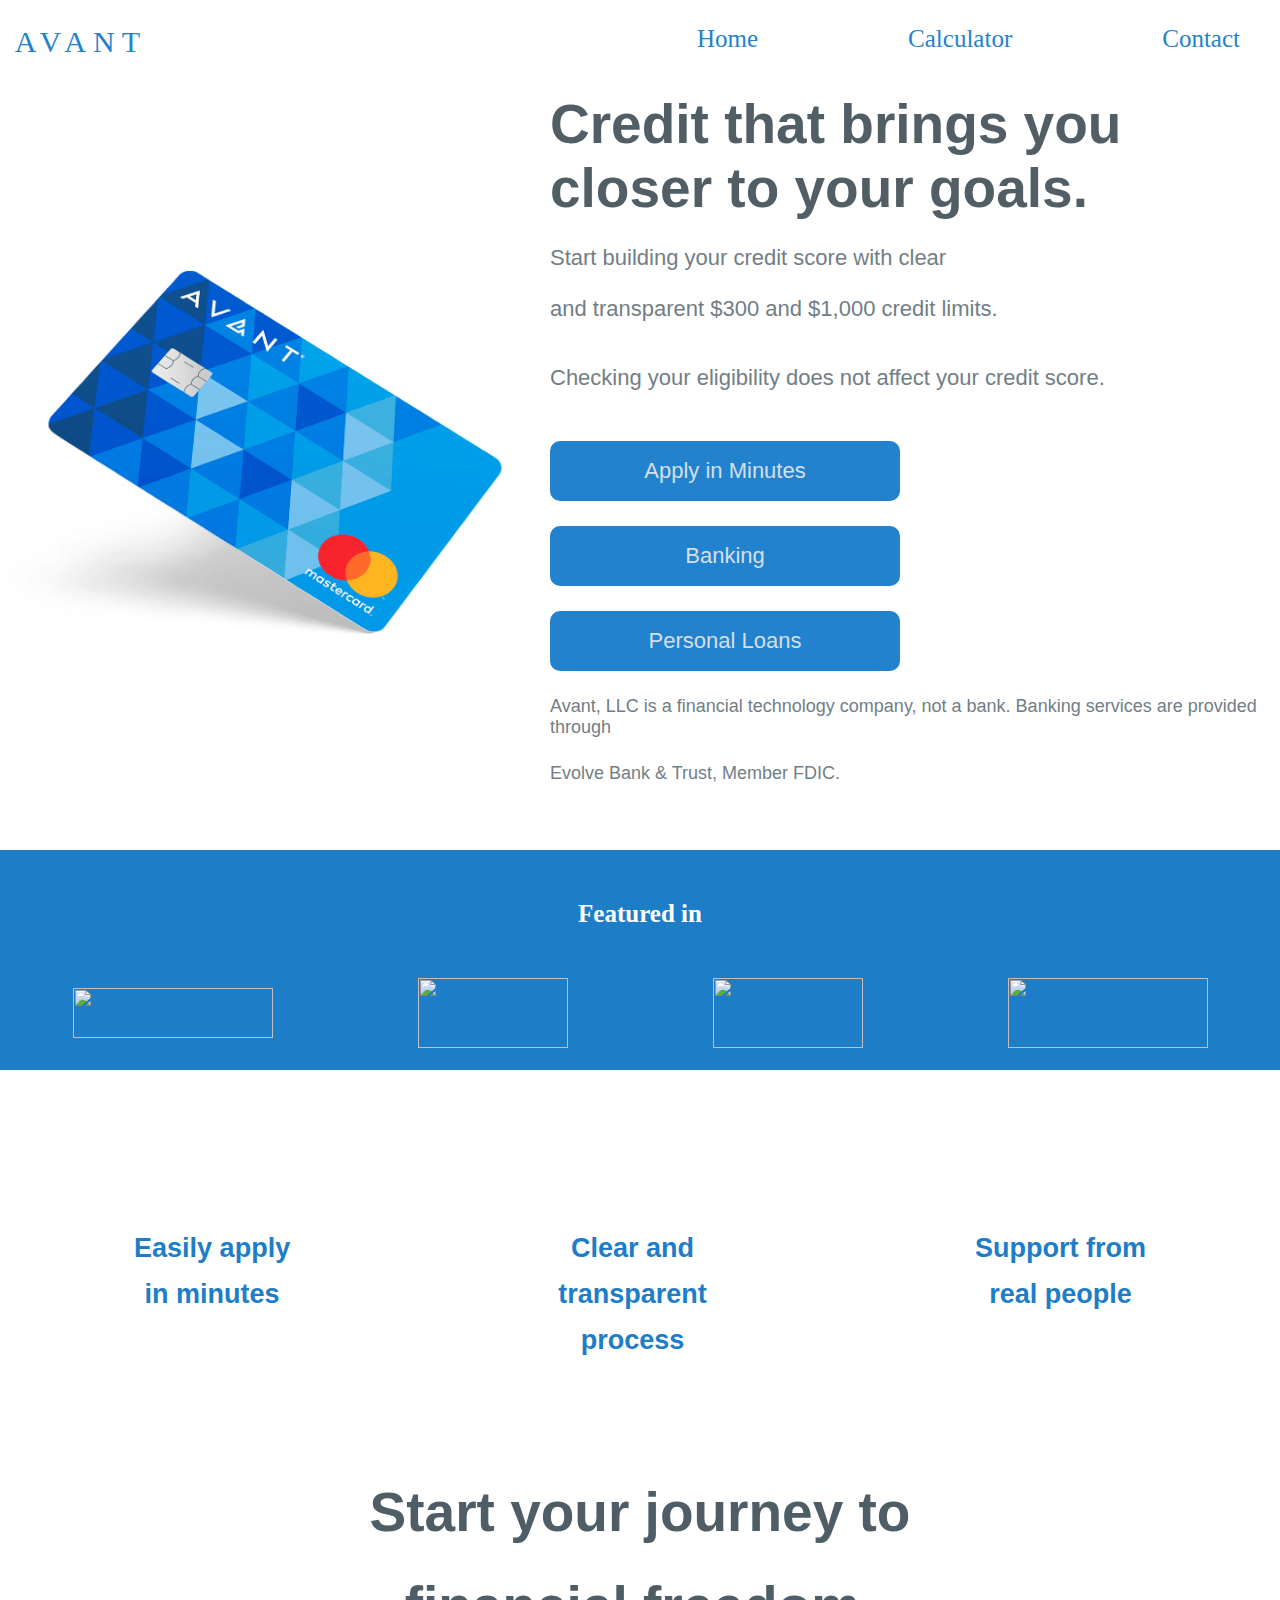
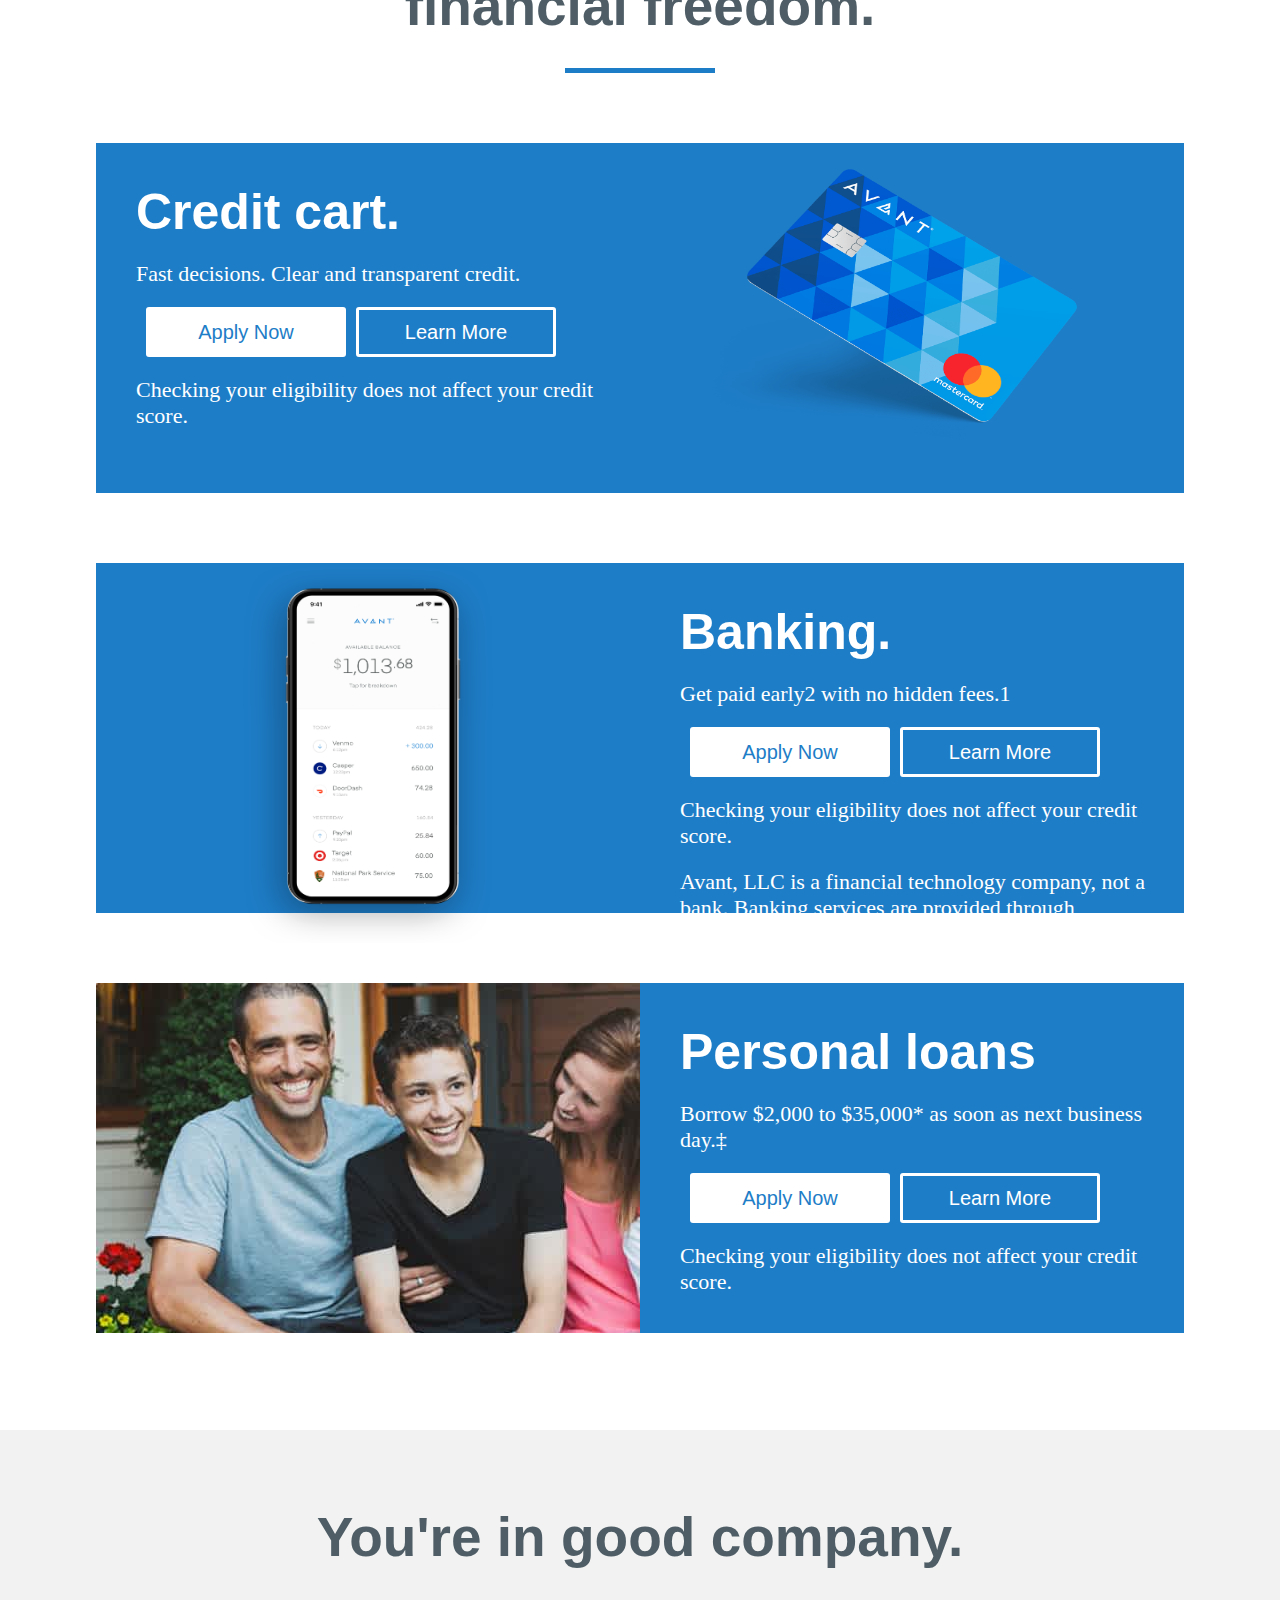
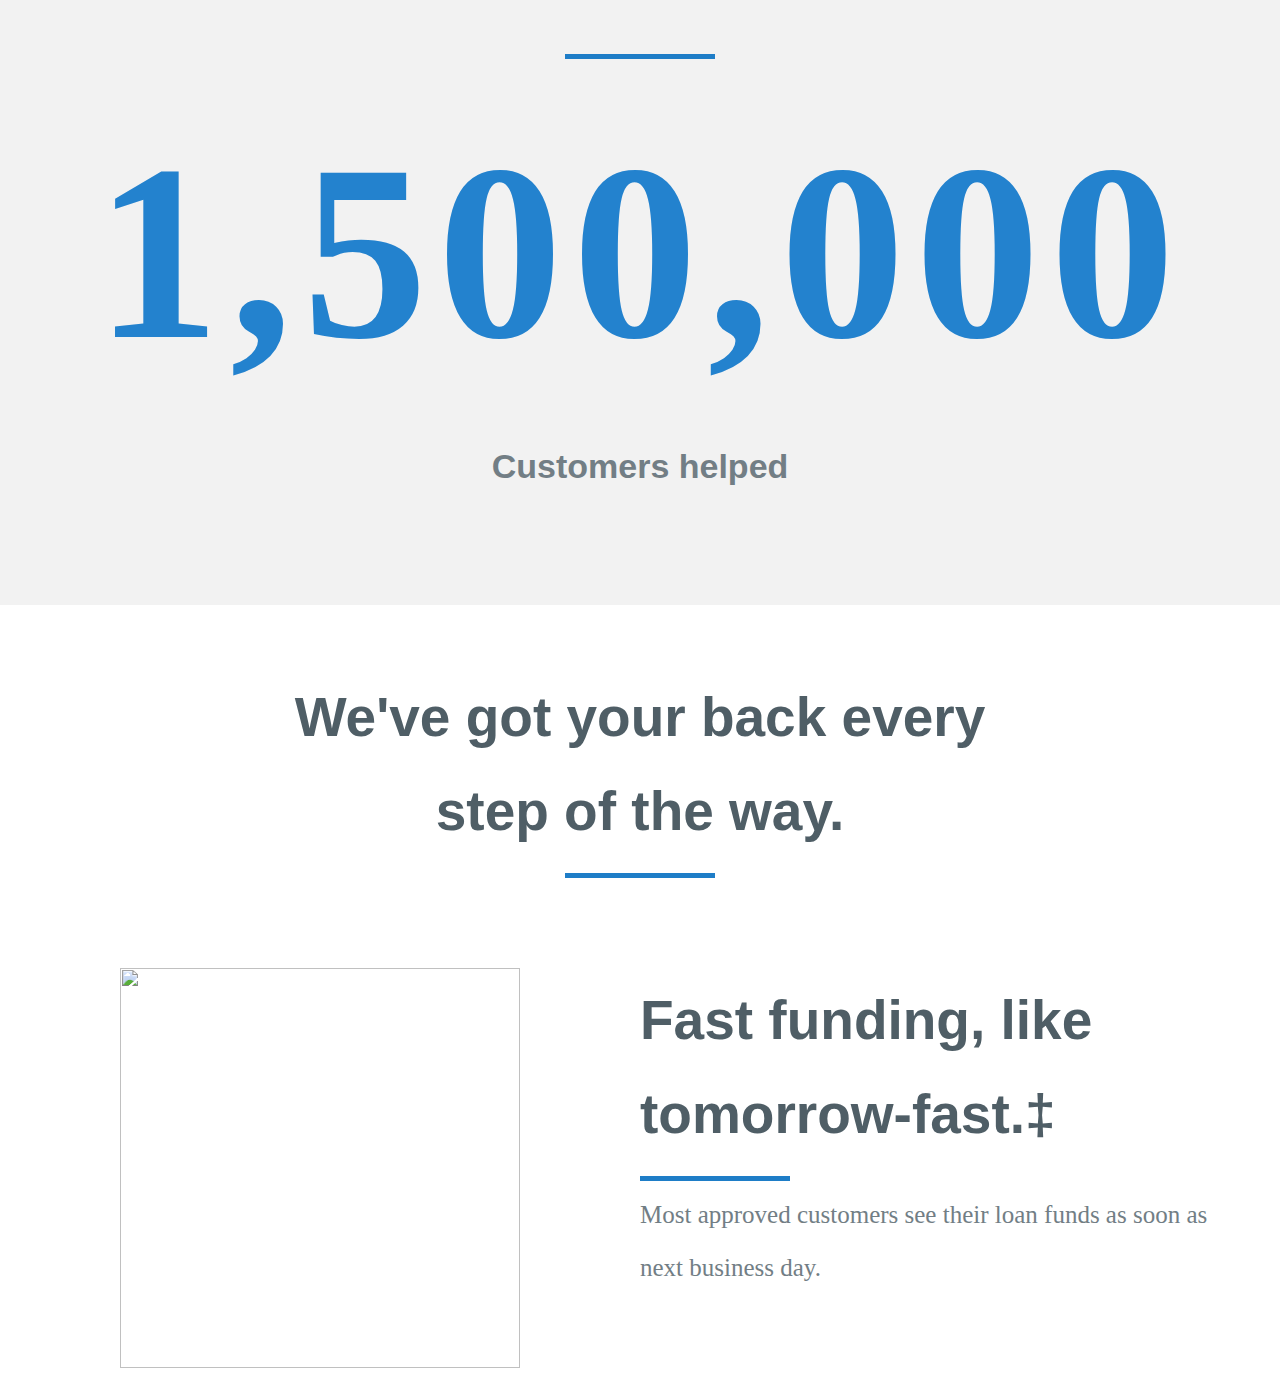
==== index.html @ fed37bbf "feat section 5 dizayned html and style css" ====
<!DOCTYPE html>
<html lang="en">
  <head>
    <meta charset="UTF-8" />
    <meta http-equiv="X-UA-Compatible" content="IE=edge" />
    <meta name="viewport" content="width=device-width, initial-scale=1.0" />
    <link rel="stylesheet" href="./css/home.css" />
    <title>Avant</title>
  </head>
  <body>
    <section class="section-1">
      <nav class="nav-menu">
        <a href="./index.html" class="logo-avant">AVANT</a>
        <ul>
          <li><a href="">Home</a></li>
          <li><a href="">Calculator</a></li>
          <li><a href="">Contact</a></li>
        </ul>
      </nav>
      <div class="section1-div">
        <div class="cart-image">
          <img
            src="./images/cart1.png"
            alt=""
            width="550px"
            height="430px"
            id="cart_image"
          />
        </div>
        <div class="section1-div2">
          <h1>
            Credit that brings you <br />
            closer to your goals.
          </h1>
          <p>Start building your credit score with clear</p>
          <p>and transparent $300 and $1,000 credit limits.</p>
          <br />
          <p>Checking your eligibility does not affect your credit score.</p>
          <button class="div1-btn1" id="apply_minutes">
            <a href="">Apply in Minutes</a>
          </button>
          <button class="div1-btn1" id="banking"><a href="">Banking</a></button>
          <button class="div1-btn1"><a href="">Personal Loans</a></button>
          <span>
            <p class="p1 p2">
              Avant, LLC is a financial technology company, not a bank. Banking
              services are provided through
            </p>
            <p class="p1">Evolve Bank & Trust, Member FDIC.</p>
          </span>
        </div>
      </div>
    </section>
    <section class="section-2">
      <div class="section2-div">
        <h3 class="section2-h3">Featured in</h3>
        <div class="section2-div1">
          <span>
            <img
              src="https://images.ctfassets.net/vrxttq978is8/3Z7wfXCe4CAUVVi5lr2beL/b47f4638c56146277bd031f3eb70413d/wall-street.svg"
              alt=""
              srcset=""
              width="200px"
              height="50px"
            />
          </span>
          <span>
            <img
              src="https://images.ctfassets.net/vrxttq978is8/4nfjqeYUpkBKIy5bnbSviI/c5ae9a568c6adbb40f31fe03860fe69d/cnbc.svg"
              alt=""
              srcset=""
              width="150px"
              height="70px"
            />
          </span>
          <span
            ><img
              src="https://images.ctfassets.net/vrxttq978is8/6QbfBd6HoHB2S4JY5Z3aZX/7c3e00331c301c3719cf1c70cb30efdd/forbes.svg"
              alt=""
              srcset=""
              width="150px"
              height="70px"
          /></span>
          <span>
            <img
              src="https://images.ctfassets.net/vrxttq978is8/5AyLsirdZN4s37Am0cnYW5/7ccdb5684c99316a19e1153989bad964/bloomberg.svg"
              alt=""
              srcset=""
              width="200px"
              height="70px"
            />
          </span>
        </div>
        <div class="section2-div2">
          <div>
            <span>
              <img
                src="https://images.ctfassets.net/vrxttq978is8/6RpHbW2Q6rQvO8K6JuYArR/434501b8d946355f8d8494e84e034883/lightening-bolt-icon.svg"
                alt=""
                srcset=""
            /></span>
            <p>Easily apply</p>
            <p>in minutes</p>
          </div>
          <div>
            <span>
              <img
                src="https://images.ctfassets.net/vrxttq978is8/3hINYgRQWnlUqNTTqiztBt/81ad68c93bba1996aa5b130efbbd5c16/eye-icon.svg"
                alt=""
                srcset=""
              />
            </span>
            <p>Clear and</p>
            <p>transparent</p>
            <p>process</p>
          </div>
          <div>
            <span>
              <img
                src="https://images.ctfassets.net/vrxttq978is8/31aex4NZYcBd7lDsShtS2H/9838b21b2e57bdd948dc85df7e2e26e5/A_MGFjZjlkZDY2YjhlM2JmOXji70FGeo5WmX2FlJ0D4PxyGhDZlv1ZOjWp4Dm2R21yhdGH33Wco6LVinIuPq7JM2MZFnmU7oMVELqyGzQdOnZs20F1w2-RkIniCc.svg"
                alt=""
                srcset=""
              />
            </span>
            <p>Support from</p>
            <p>real people</p>
          </div>
        </div>
      </div>
    </section>
    <section class="section-3">
      <p class="section3-p">Start your journey to</p>
      <p class="section3-p">financial freedom.</p>
      <div class="line1"></div>
      <div class="section3-div1">
        <div class="div1-left">
          <h3>Credit cart.</h3>
          <p>Fast decisions. Clear and transparent credit.</p>
          <button class="btn1">Apply Now</button
          ><button class="btn2">Learn More</button>
          <p>Checking your eligibility does not affect your credit score.</p>
        </div>
        <div class="div1-right">
          <img
            src="./images/cart1.png"
            alt=""
            srcset=""
            width="400px"
            height="300px"
          />
        </div>
      </div>
      <div class="section3-div1">
        <div class="div1-right">
          <img
            src="./images/phone.png"
            alt=""
            srcset=""
            width="250px"
            height="380px"
          />
        </div>
        <div class="div1-left">
          <h3>Banking.</h3>
          <p>Get paid early2 with no hidden fees.1</p>
          <button class="btn1">Apply Now</button
          ><button class="btn2">Learn More</button>
          <p>Checking your eligibility does not affect your credit score.</p>
          <p>
            Avant, LLC is a financial technology company, not a bank. Banking
            services are provided through
          </p>
        </div>
      </div>
      <div class="section3-div1 section3-div3">
        <div class="div1-right div3-right"></div>
        <div class="div1-left">
          <h3>Personal loans</h3>
          <p>Borrow $2,000 to $35,000* as soon as next business day.‡</p>
          <button class="btn1">Apply Now</button
          ><button class="btn2">Learn More</button>
          <p>Checking your eligibility does not affect your credit score.</p>
        </div>
      </div>
    </section>
    <section class="section-4">
      <h3 class="section3-p">You're in good company.</h3>
      <div class="line1"></div>
      <h1>1,500,000</h1>
      <p class="section4-p1">Customers helped</p>
    </section>
    <section class="section-5">
      <h3 class="section3-p">We've got your back every</h3>
      <h3 class="section3-p">step of the way.</h3>
      <div class="line1"></div>
      <div class="section-5-div1">
        <div class="section5-div-left">
          <img
            src="https://images.ctfassets.net/vrxttq978is8/1N48Qkkq93Hr1X23JkBOhd/17f280cd289bdfc79cbc97d6517b5351/clock-icon.svg"
            alt=""
            srcset=""
            width="400"
            height="400"
          />
        </div>
        <div class="section5-div-right">
          <h3 class="section3-p">Fast funding, like</h3>
          <h3 class="section3-p">tomorrow-fast.‡</h3>
          <div class="line1"></div>
          <p>Most approved customers see their loan funds as soon as</p>
          <p>next business day.</p>
        </div>
      </div>
    </section>
    <script src="./js/home.js" defer></script>
  </body>
</html>
---- css/home.css ----
* {
  padding: 0;
  margin: 0;
  box-sizing: 0;
}
/* fonts */

@import url("https://fonts.googleapis.com/css2?family=Open+Sans+Condensed:ital,wght@1,300&display=swap");
/* navigation menu */

.nav-menu {
  width: 100%;
  height: 50px;
  display: flex;
  justify-content: flex-end;
  padding-bottom: 25px;
  background-color: #fff;
  margin-top: -50px;
  position: fixed;
  z-index: 10;
}
.nav-menu ul {
  display: flex;
  justify-content: flex-end;
  margin-right: 40px;
}

.nav-menu ul li {
  padding-left: 150px;
  list-style: none;
  padding-top: 25px;
}

.nav-menu ul li a {
  text-decoration: none;
  font-size: 25px;
  color: #2382ce;
}

.logo-avant {
  text-decoration: none;
  font-size: 30px;
  letter-spacing: 7px;
  padding-right: 400px;
  color: #2382ce;
  padding-top: 25px;
}

/* end of navigation menu */

/* section div */

.section1-div {
  width: 100%;
  height: 800px;
  display: flex;
  align-items: center;
  justify-content: center;
  margin-top: 50px;
  font-family: sans-serif;
}

.section1-div2 h1 {
  font-size: 55px;
  padding-bottom: 25px;
  color: #525e65;
}

.section1-div2 p {
  font-size: 22px;
  padding-bottom: 25px;
  color: #727e85;
}

.section1-div2 button {
  display: flex;
  flex-direction: column;
  justify-content: center;
  width: 350px;
  height: 60px;
  align-items: center;
  margin-top: 25px;
  border-radius: 10px;
  cursor: pointer;
  border: 4px solid #2382ce;
}

span .p1 {
  font-size: 18px;
  font-family: sans-serif;
}
.p2 {
  padding-top: 25px;
}

.div1-btn1 {
  background-color: #2382ce;
  font-size: 22px;
  transition: 0.5s;
}

.div1-btn1 a {
  text-decoration: none;
  color: #d5dfe6;
  width: 100%;
  transition: 0.25s;
}
.div1-btn1:hover {
  background-color: #fff;
  font-size: 27px;
}

.div1-btn1 a:hover {
  color: #2382ce;
}
/* end of section1 div */

/* start section  2 */
.section2-div {
  width: 100%;
  height: 220px;
  background-color: #1e7dc7;
  color: #fff;
}

.section-2 {
  width: 100%;
  height: 630px;
}

.section2-div1 {
  display: flex;
  justify-content: space-around;
  padding-top: 50px;
  align-items: center;
}

.section2-h3 {
  text-align: center;
  padding-top: 50px;
  font-size: 25px;
}
.section2-div2 {
  width: 100%;
  height: 400px;
  padding-top: 100px;
  color: #1e7dc7;
  display: flex;
  justify-content: space-around;
  font-size: 27px;
}
.section2-div2 div {
  padding-top: 35px;
  text-align: center;
}

.section2-div2 div p {
  padding-top: 15px;
  font-family: sans-serif;
  font-weight: bolder;
}
/* end of section 2 */

/* start section 3 */

.section-3 {
  width: 100%;
  height: 1550px;
  text-align: center;
}

.section3-p {
  font-size: 55px;
  font-family: sans-serif;
  font-weight: bolder;
  color: #4f5e66;
  padding-bottom: 30px;
}

.line1 {
  width: 150px;
  height: 5px;
  background-color: #1e7dc7;
  margin: auto;
}

.section3-div1 {
  width: 85%;
  height: 350px;
  box-sizing: content-box;
  background-color: #1e7dc7;
  margin: auto;
  margin-top: 70px;
  display: flex;
  position: relative;
}
.section3-div1 div {
  width: 50%;
  height: 100%;
}

.div1-left {
  color: #fff;
  text-align: start;
  box-sizing: border-box;
  padding-left: 40px;
  padding-top: 40px;
}

.div1-left h3 {
  font-size: 50px;
  font-family: sans-serif;
}

.div1-left p {
  font-size: 22px;
  padding-top: 20px;
}
.div1-left button {
  width: 200px;
  height: 50px;
  margin-top: 20px;
  margin-left: 10px;
  font-size: 20px;
  border-radius: 3px;
  cursor: pointer;
  transition: 0.7s;
}

.btn1 {
  background-color: #fff;
  color: #1e7dc7;
  border: none;
}

.btn2 {
  background-color: #1e7dc7;
  color: #fff;
  border: 3px solid #fff;
}

.btn1:hover {
  background-color: #1e7dc7;
  color: #fff;
  border: 3px solid #fff;
}

.btn2:hover {
  background-color: #fff;
  color: #1e7dc7;
  border: none;
}

.div3-right {
  background-image: url("../images/family.jpg");
}

/* end of section 3 */

/*  start section 4 */
.section-4 {
  width: 100%;
  height: 700px;
  text-align: center;
  background-color: #f2f2f2;
  padding-top: 75px;
}

.section-4 h1 {
  font-size: 250px;
  letter-spacing: 10px;
  color: #2382ce;
}

.section4-p1 {
  font-size: 34px;
  font-family: sans-serif;
  font-weight: bolder;
  color: #727e85;
  padding-top: 50px;
}

.section-4 div {
  margin-bottom: 50px;
  margin-top: 55px;
}
/*  end of section 4 */

/*  start section 5 */
.section-5 {
  width: 100%;
  height: 700px;
  text-align: center;
  padding-top: 80px;
}
.section-5-div1 {
  width: 100%;
  height: 400px;
  display: flex;
  justify-content: space-between;
  padding-top: 90px;
}

.section5-div-left {
  width: 50%;
  height: 300px;
}

.section5-div-right {
  position: relative;
  width: 50%;
  height: 300px;
  text-align: left;
  padding-top: 20px;
}
.section5-div-right div {
  position: absolute;
  left: 0;
}

.section5-div-right p {
  color: #727e85;
  font-size: 25px;
  padding-top: 25px;
}
/* end of section 5 */
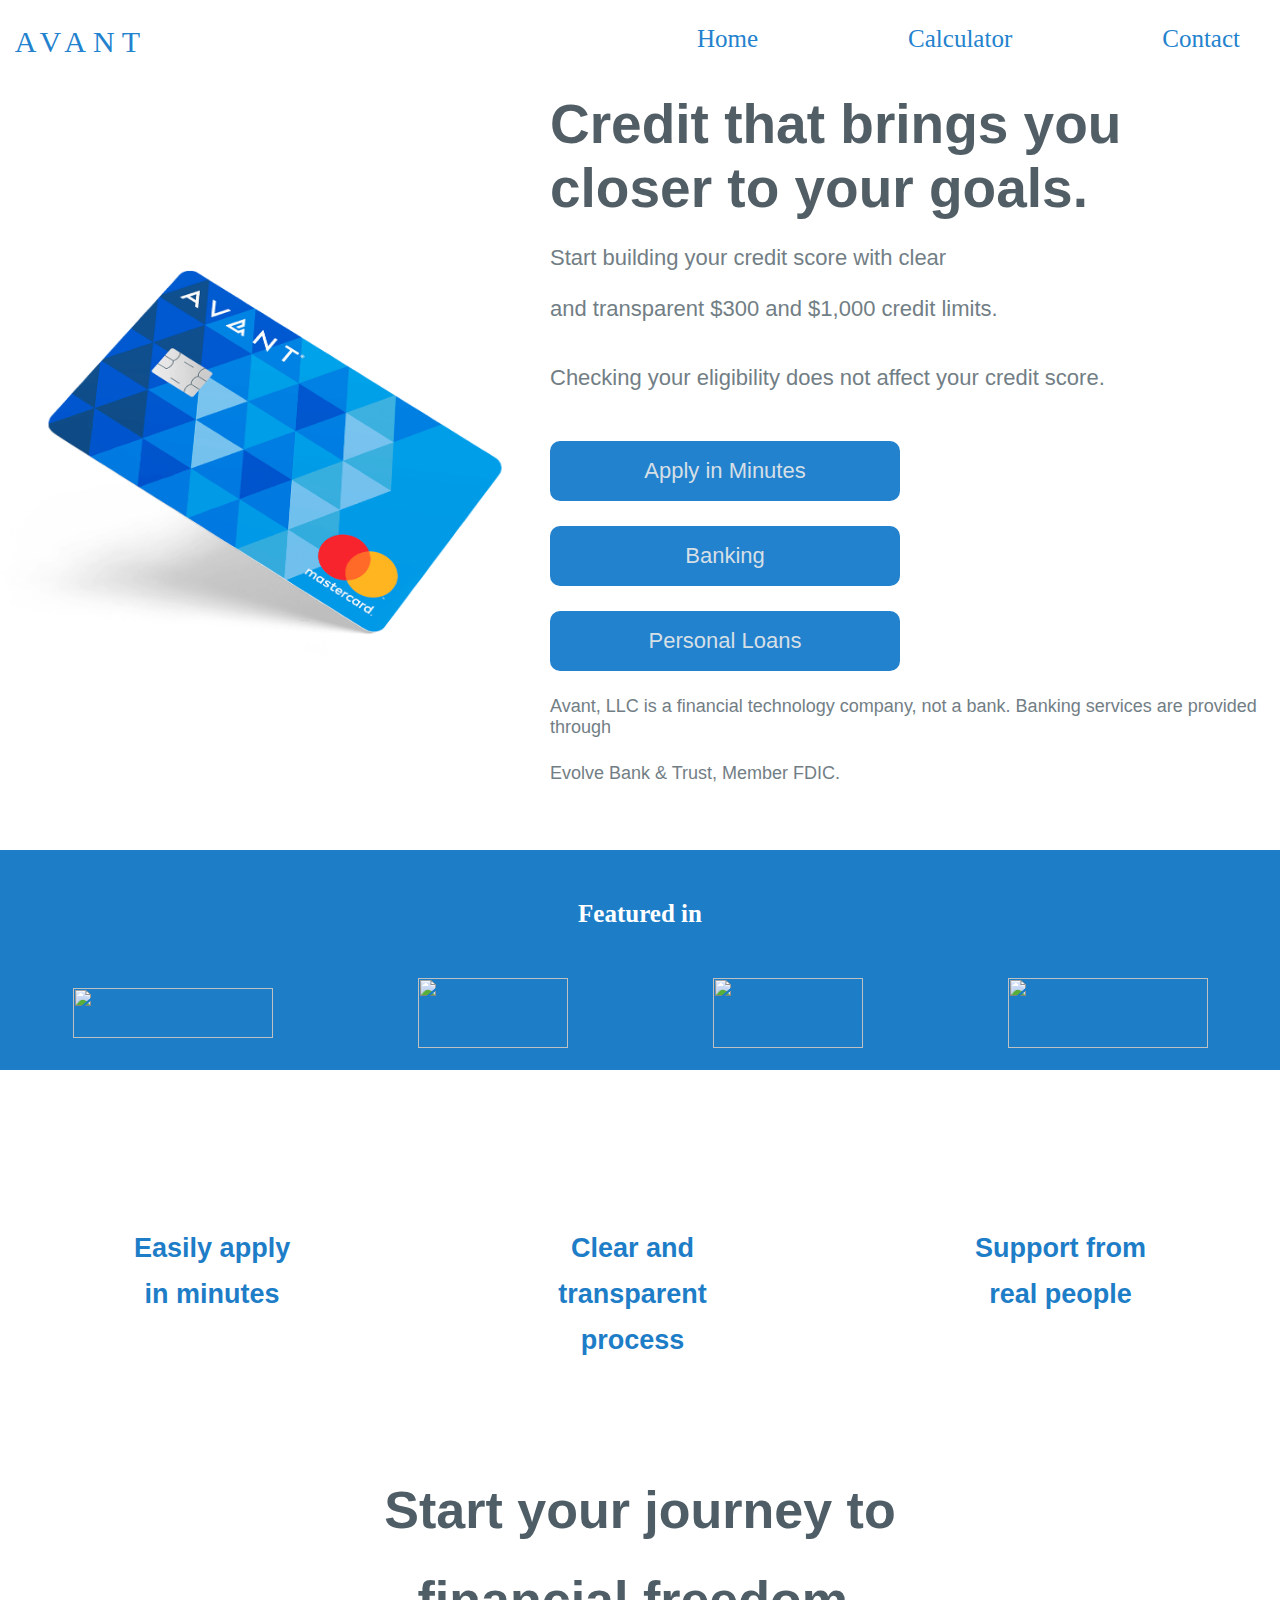
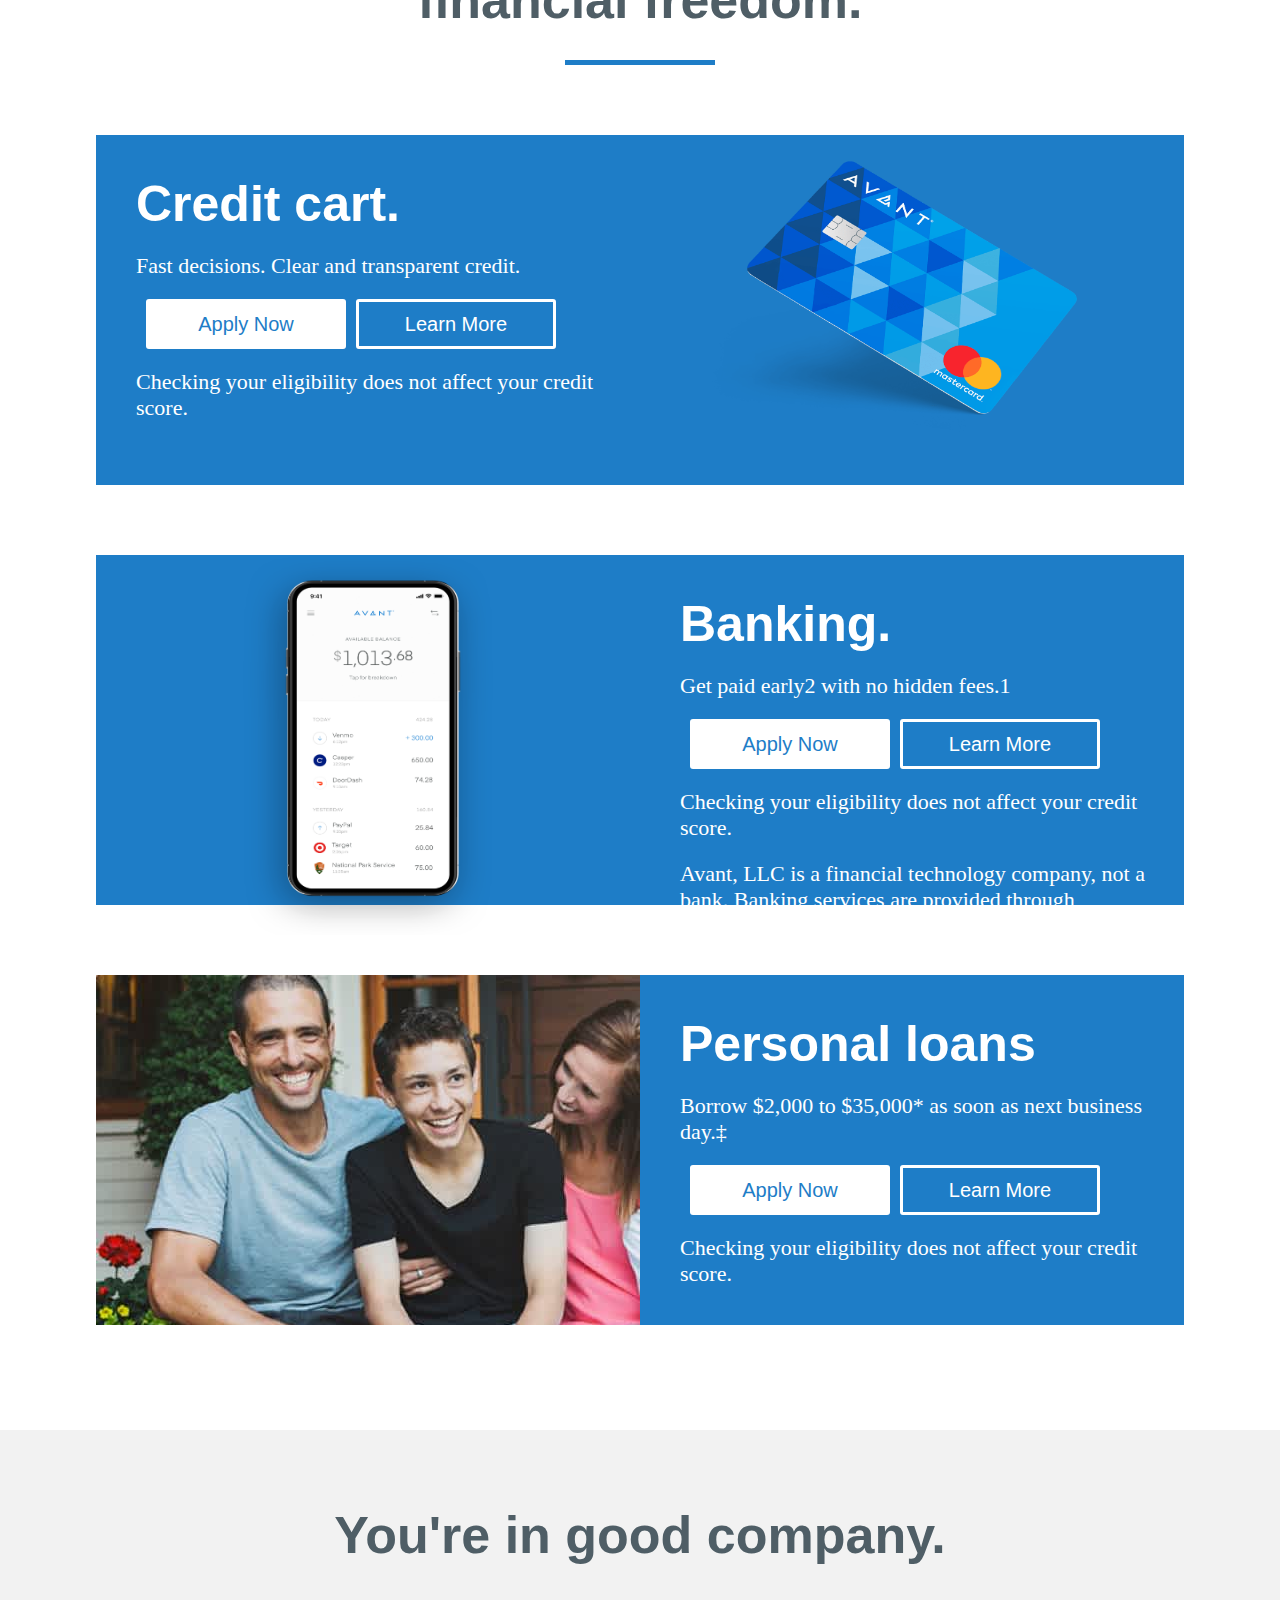
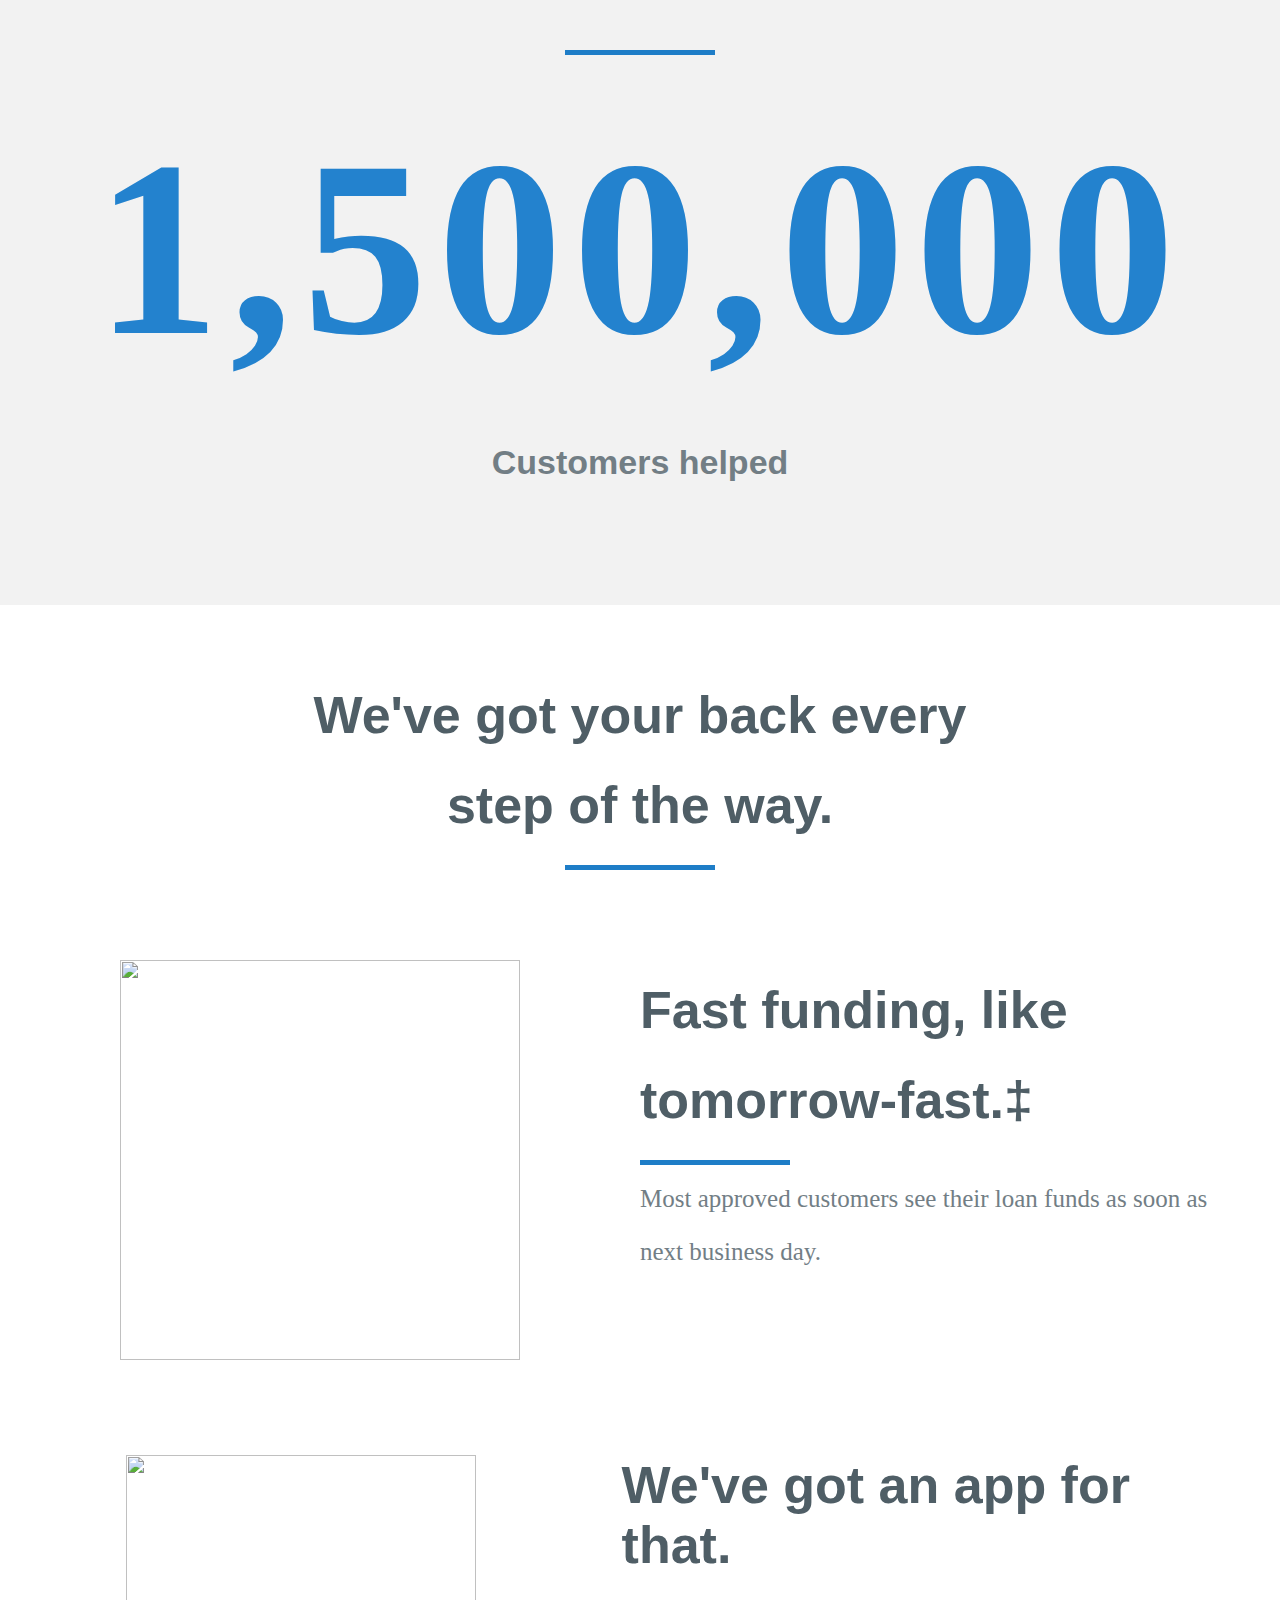
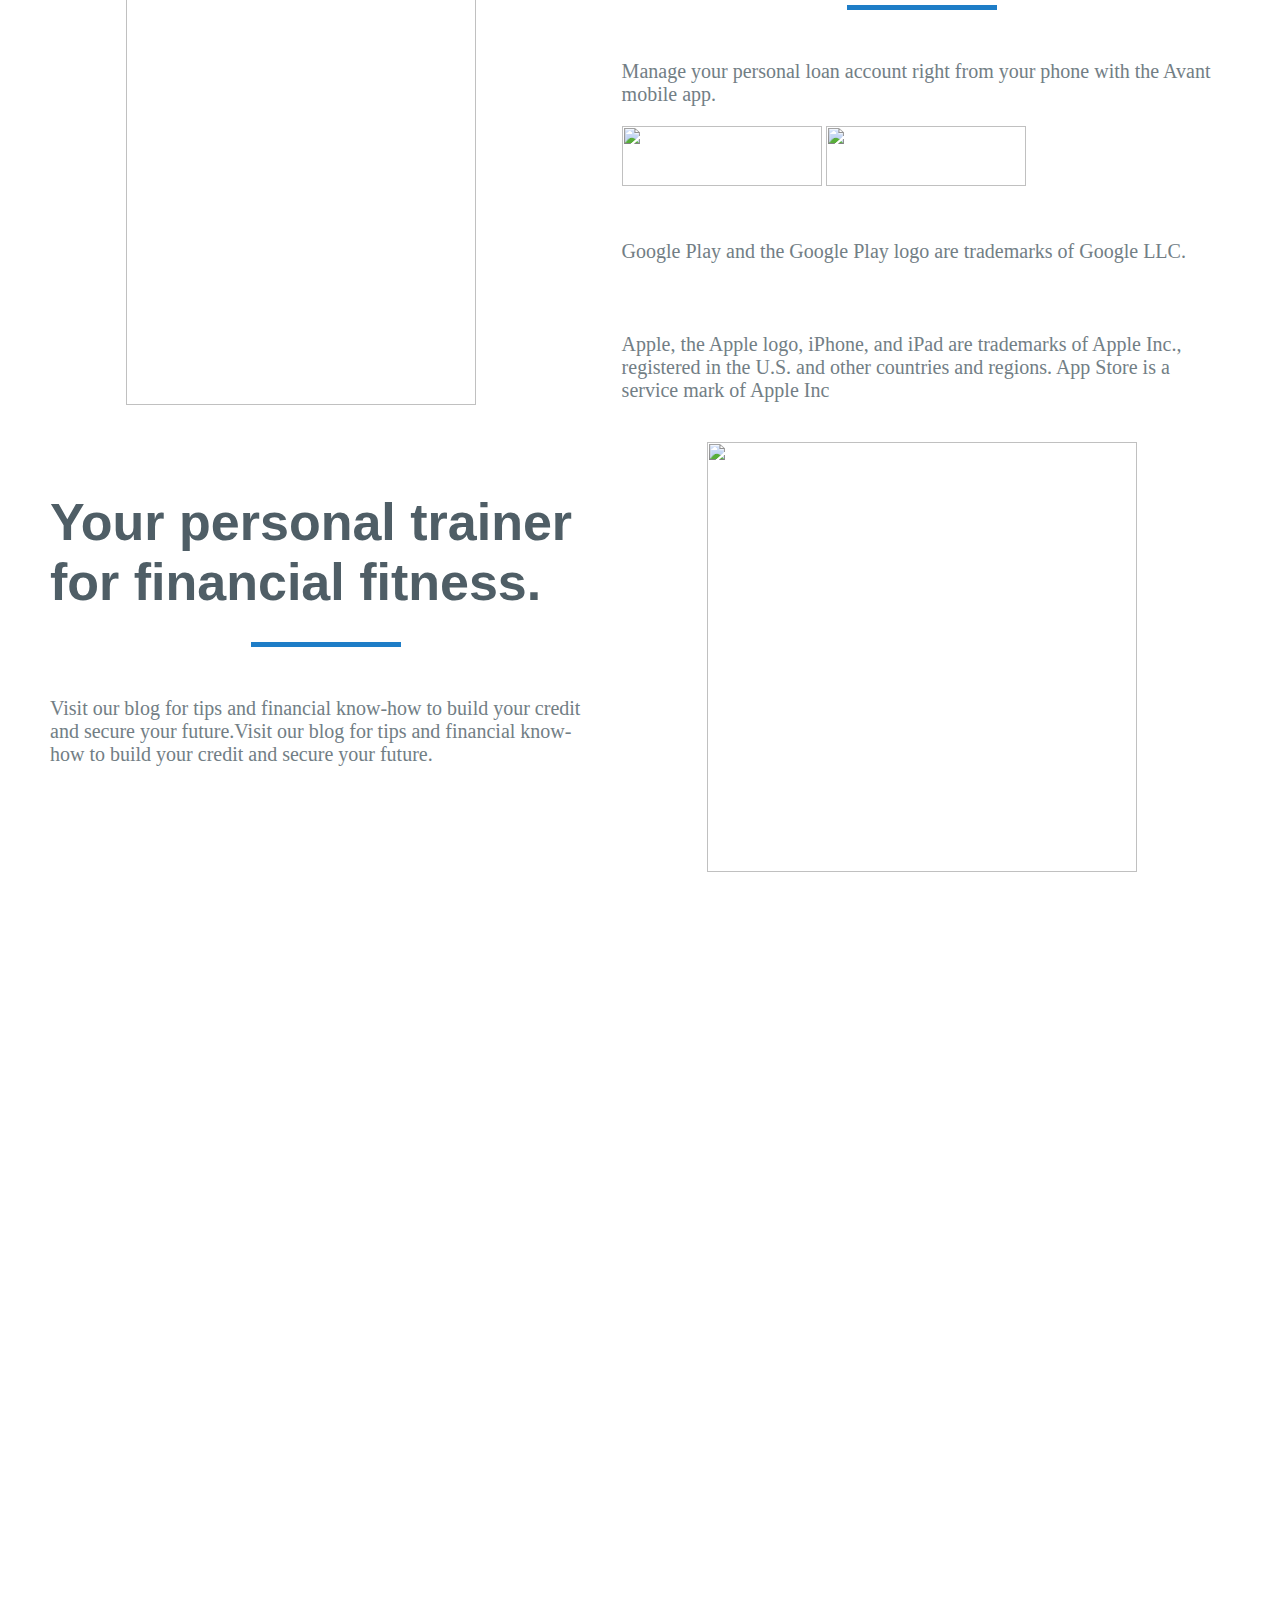
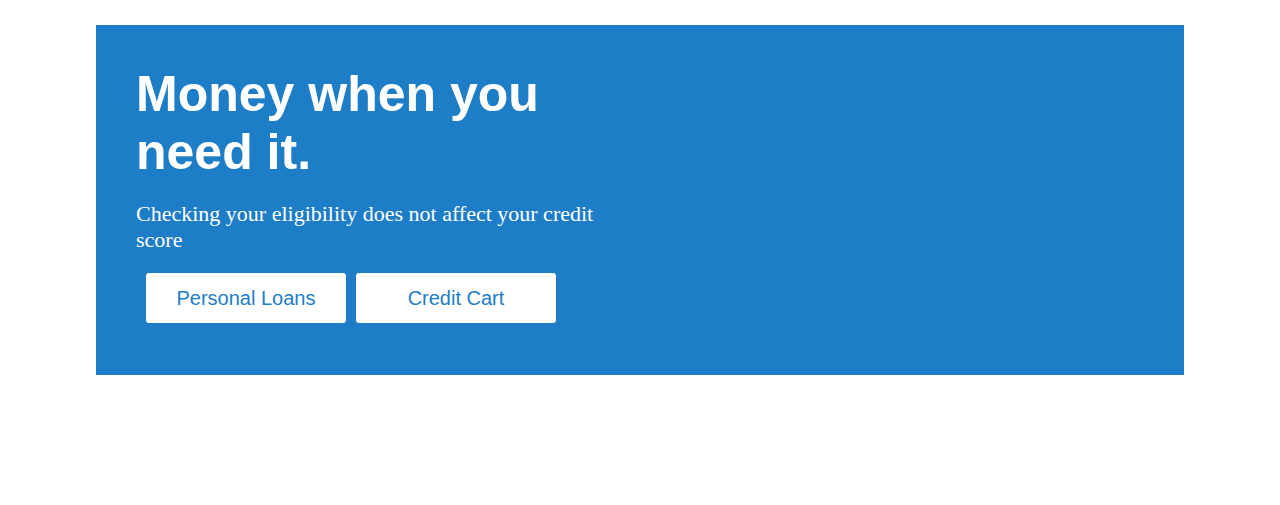
==== commit b2ed26dc: "feat section 8 design for avant project" ====
--- a/index.html
+++ b/index.html
@@ -212,6 +212,84 @@
         </div>
       </div>
     </section>
+    <section class="section-6">
+      <div>
+        <img
+          src="./images/phone6.png"
+          alt=""
+          srcset=""
+          width="350"
+          height="550"
+        />
+      </div>
+      <div>
+        <h3 class="section3-p">We've got an app for that.</h3>
+        <div class="line1"></div>
+        <p>
+          Manage your personal loan account right from your phone with the Avant
+          mobile app.
+        </p>
+        <img
+          src="./images/google.png"
+          alt=""
+          srcset=""
+          width="200"
+          height="60"
+        />
+        <img
+          src="./images/appstore.png"
+          alt=""
+          srcset=""
+          width="200"
+          height="60"
+        />
+        <p>
+          Google Play and the Google Play logo are trademarks of Google LLC.
+        </p>
+        <p>
+          Apple, the Apple logo, iPhone, and iPad are trademarks of Apple Inc.,
+          registered in the U.S. and other countries and regions. App Store is a
+          service mark of Apple Inc
+        </p>
+      </div>
+      <div>
+        <h3 class="section3-p">Your personal trainer for financial fitness.</h3>
+        <div class="line1"></div>
+        <p>
+          Visit our blog for tips and financial know-how to build your credit
+          and secure your future.Visit our blog for tips and financial know-how
+          to build your credit and secure your future.
+        </p>
+      </div>
+      <div>
+        <img src="./images/pig.png" alt="" srcset="" width="430" height="430" />
+      </div>
+    </section>
+    <section class="section-7">
+      <h2>We love what we do.</h2>
+      <p>
+        Avant is built from a team of passionate Chicagoans looking to change
+        the online lending
+      </p>
+      <p>
+        industry. Starting in 2012, our mission is to lower the barriers and
+        costs of borrowing.
+      </p>
+      <button class="btn7">Get To Know Us</button>
+    </section>
+    <section class="section-8">
+      <div class="section3-div1">
+        <div class="div1-left">
+          <h3>Money when you need it.</h3>
+          <p>Checking your eligibility does not affect your credit score</p>
+          <button class="btn1">Personal Loans</button
+          ><button class="btn1">Credit Cart</button>
+          
+        </div>
+    </section>
+      
+     
+
     <script src="./js/home.js" defer></script>
   </body>
 </html>
--- a/css/home.css
+++ b/css/home.css
@@ -170,7 +170,7 @@
 }
 
 .section3-p {
-  font-size: 55px;
+  font-size: 52px;
   font-family: sans-serif;
   font-weight: bolder;
   color: #4f5e66;
@@ -324,3 +324,81 @@
   padding-top: 25px;
 }
 /* end of section 5 */
+
+/* start section 6 */
+.section-6 {
+  width: 100%;
+  height: 1000px;
+  display: grid;
+  grid-template-columns: 47% 47%;
+  grid-row-gap: 20px;
+  grid-column-gap: 20px;
+  padding-top: 70px;
+}
+
+.section-6 div:nth-child(1) {
+  text-align: center;
+}
+
+.section-6 div > p {
+  font-size: 20px;
+  color: #727e85;
+  padding-top: 50px;
+  padding-bottom: 20px;
+}
+
+.section-6 div:nth-child(4) {
+  text-align: center;
+}
+.section-6 div:nth-child(3) {
+  padding-left: 50px;
+  padding-top: 50px;
+}
+
+/* end of section 6 */
+
+/* start section 7 */
+.section-7 {
+  width: 100%;
+  height: 450px;
+  padding-top: 100px;
+  text-align: center;
+  background-image: url("../images/office.jpg");
+  background-size: cover;
+  background-repeat: no-repeat;
+  color: #fff;
+  margin-top: 100px;
+}
+
+.section-7 h2 {
+  font-size: 50px;
+}
+
+.section-7 p {
+  font-size: 20px;
+  padding-top: 20px;
+}
+.btn7 {
+  margin-top: 50px;
+  font-size: 20px;
+  padding: 15px 25px;
+  background-color: transparent;
+  border: 3px solid #fff;
+  color: #fff;
+  border-radius: 5px;
+  transition: 0.7s;
+  cursor: pointer;
+}
+.btn7:hover {
+  background-color: #fff;
+  color: #1e7dc7;
+}
+/* end of section 7 */
+/* start section 8 */
+
+.section-8 {
+  padding-top: 50px;
+  width: 100%;
+  height: 550px;
+}
+/* end of section 8 */
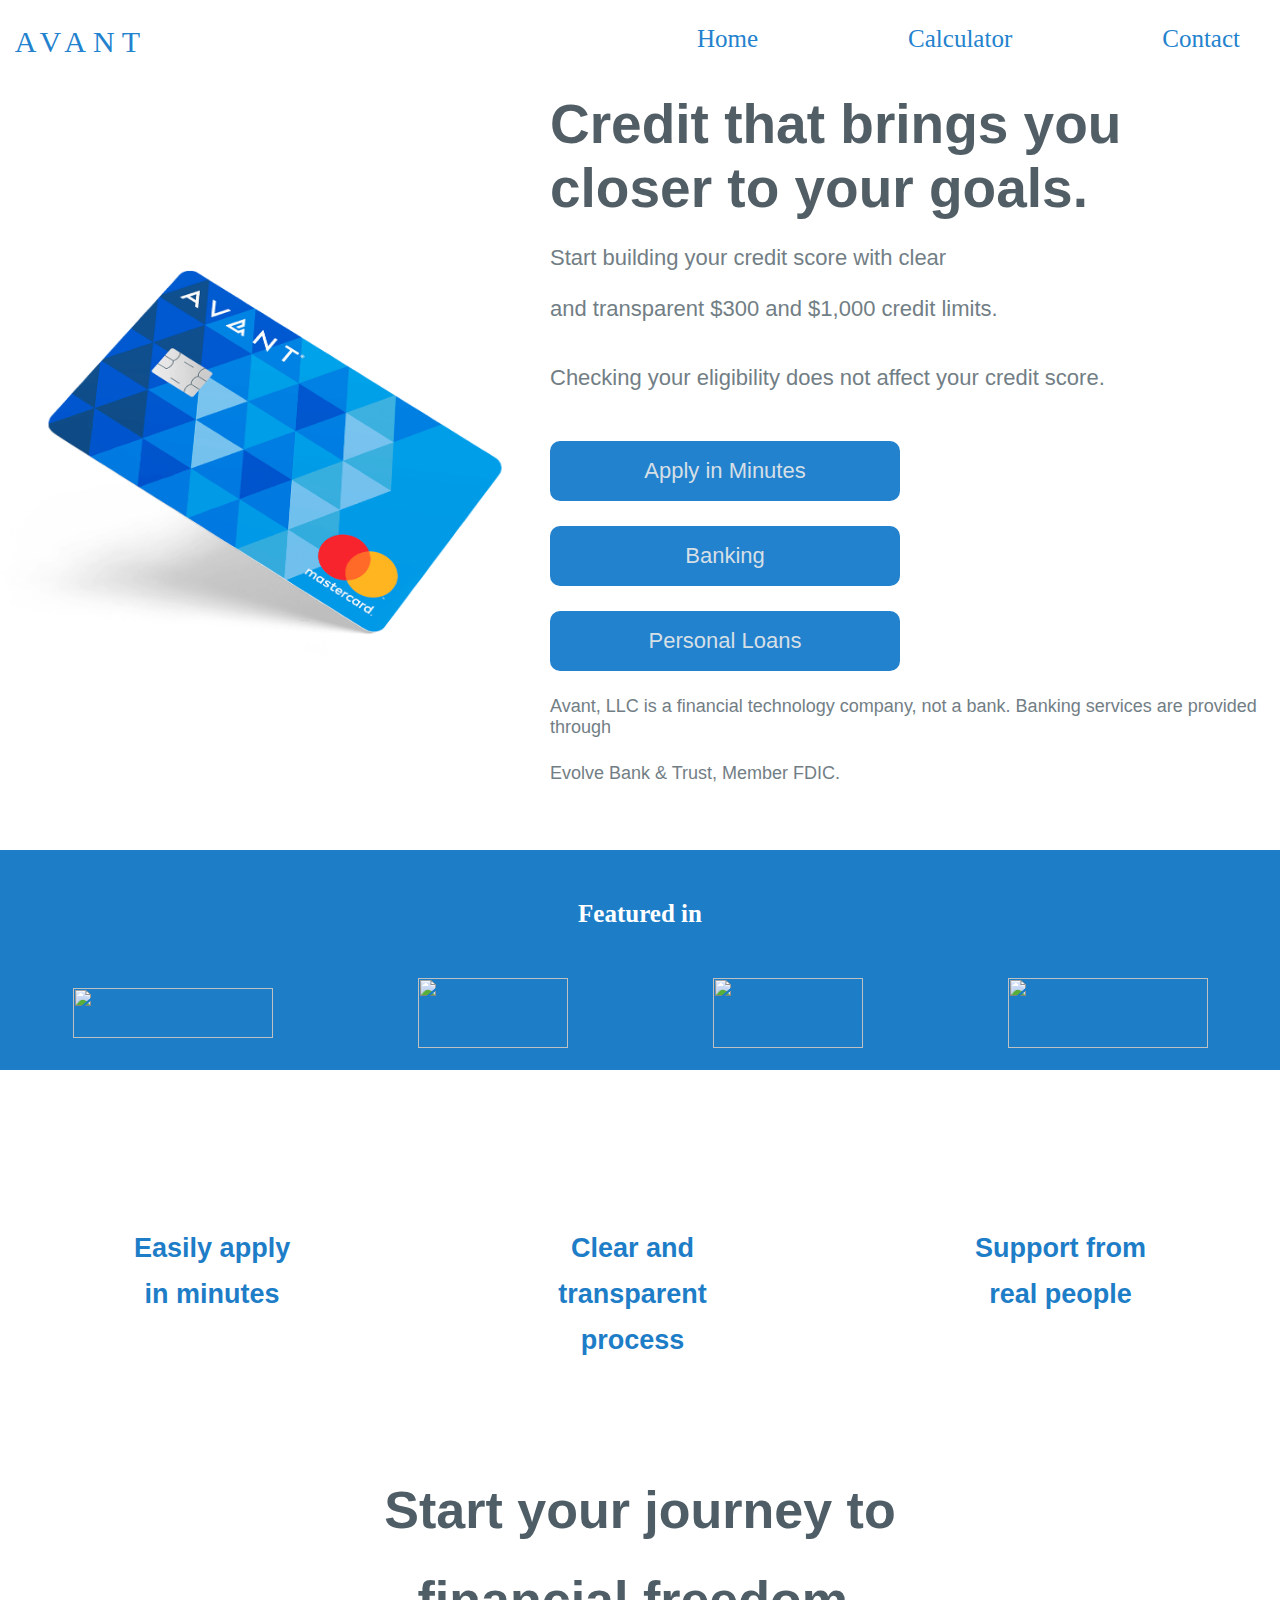
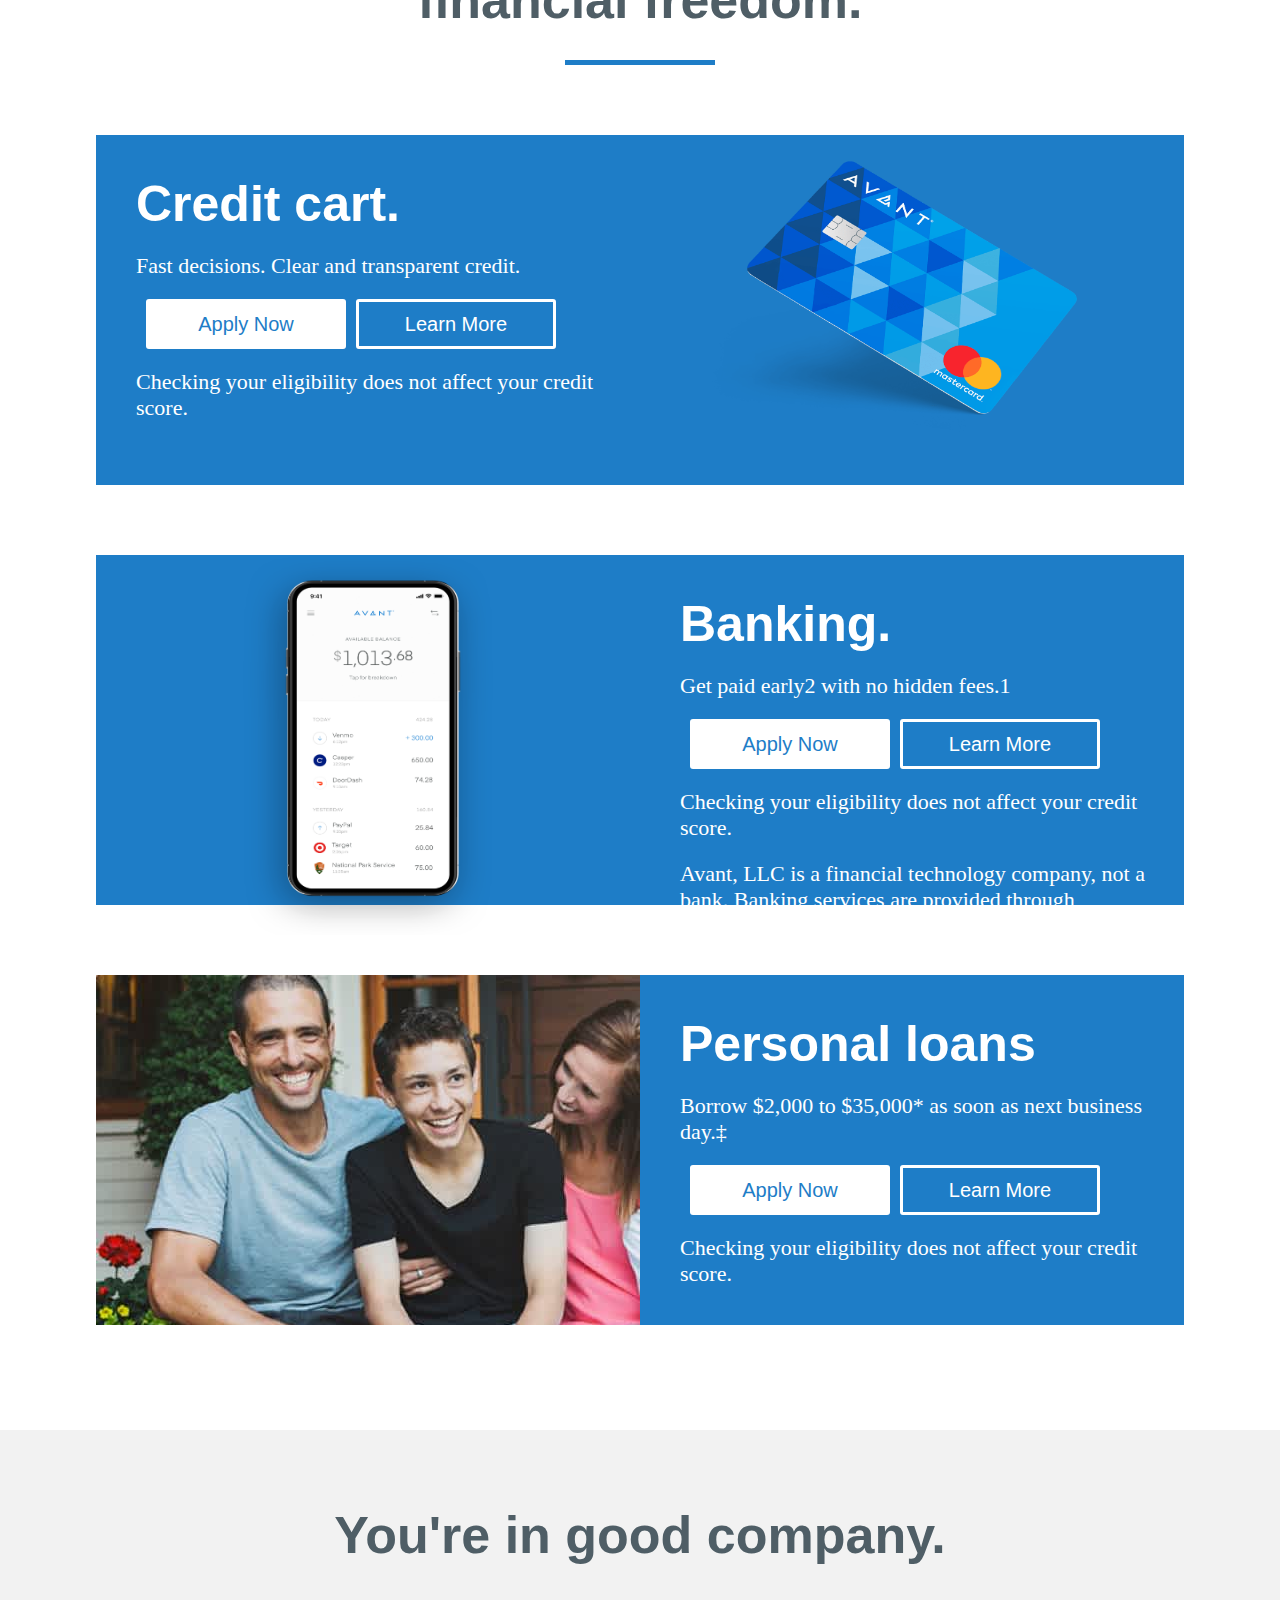
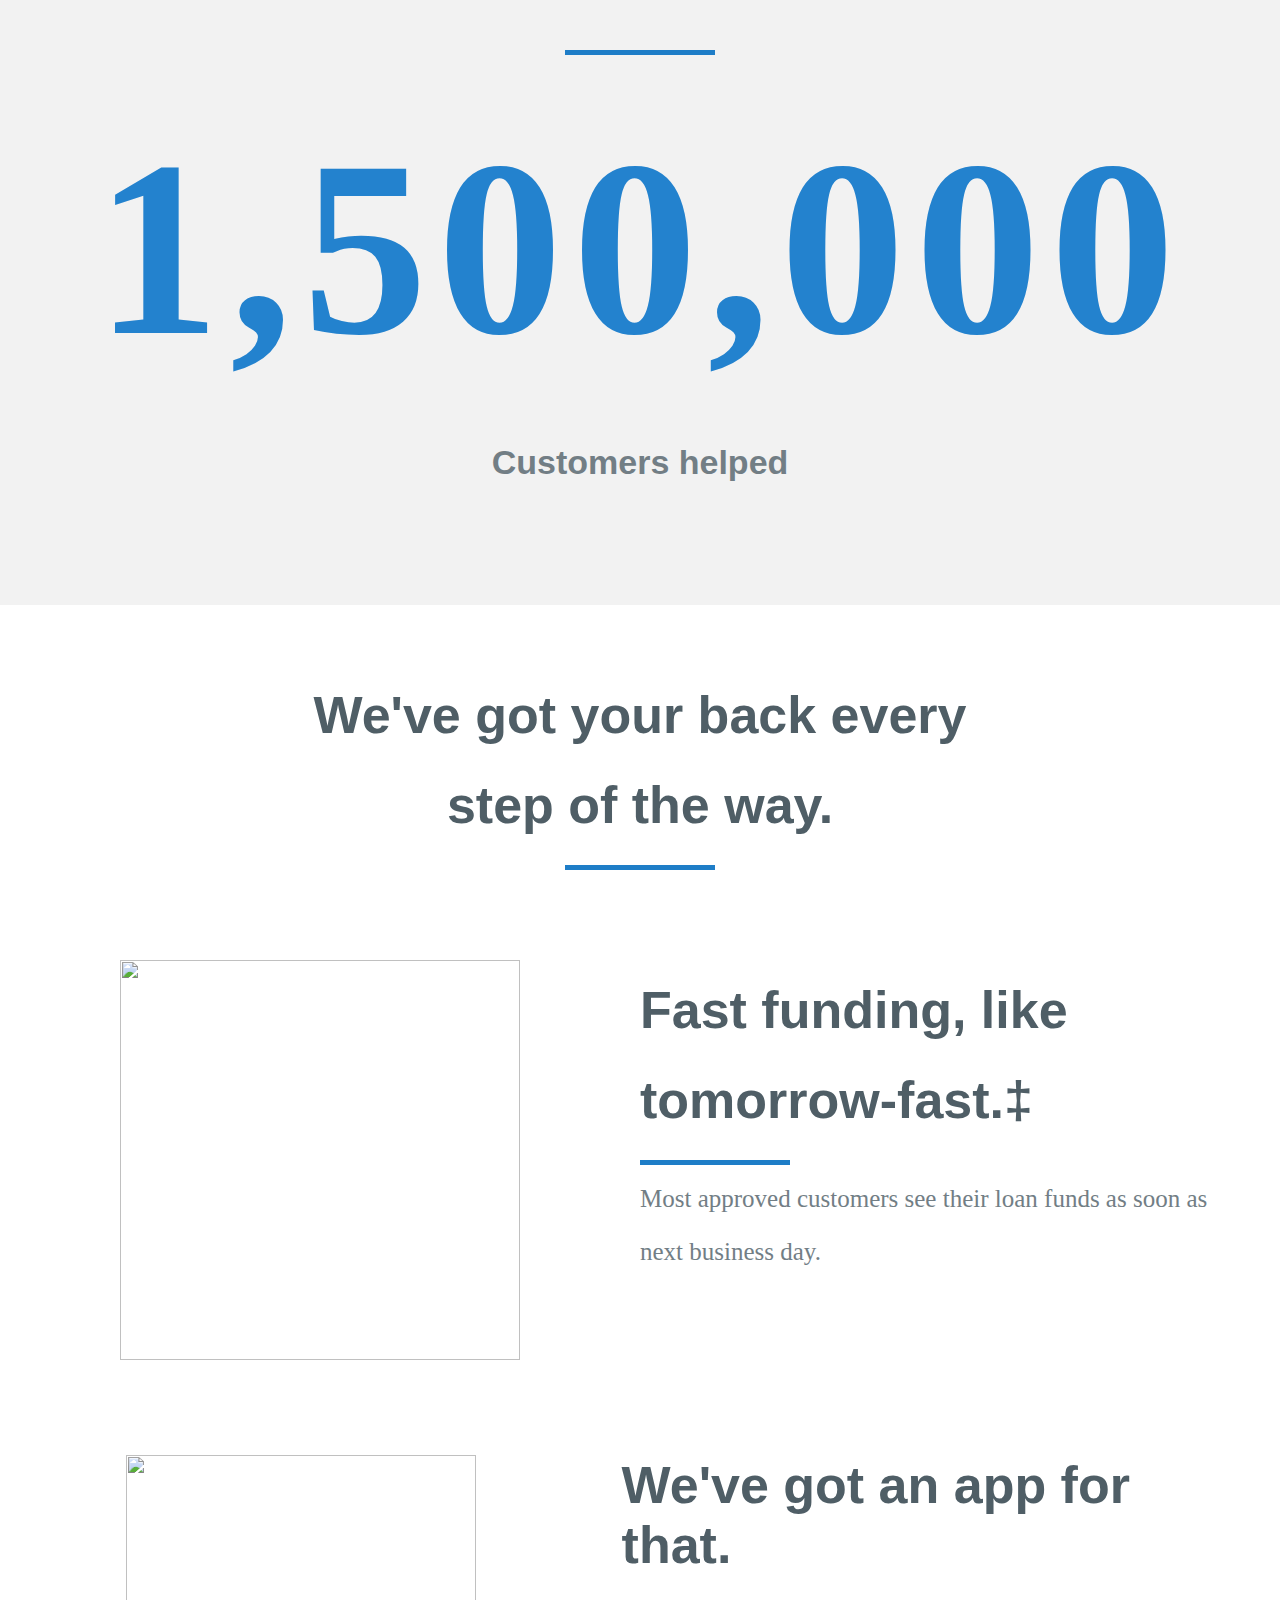
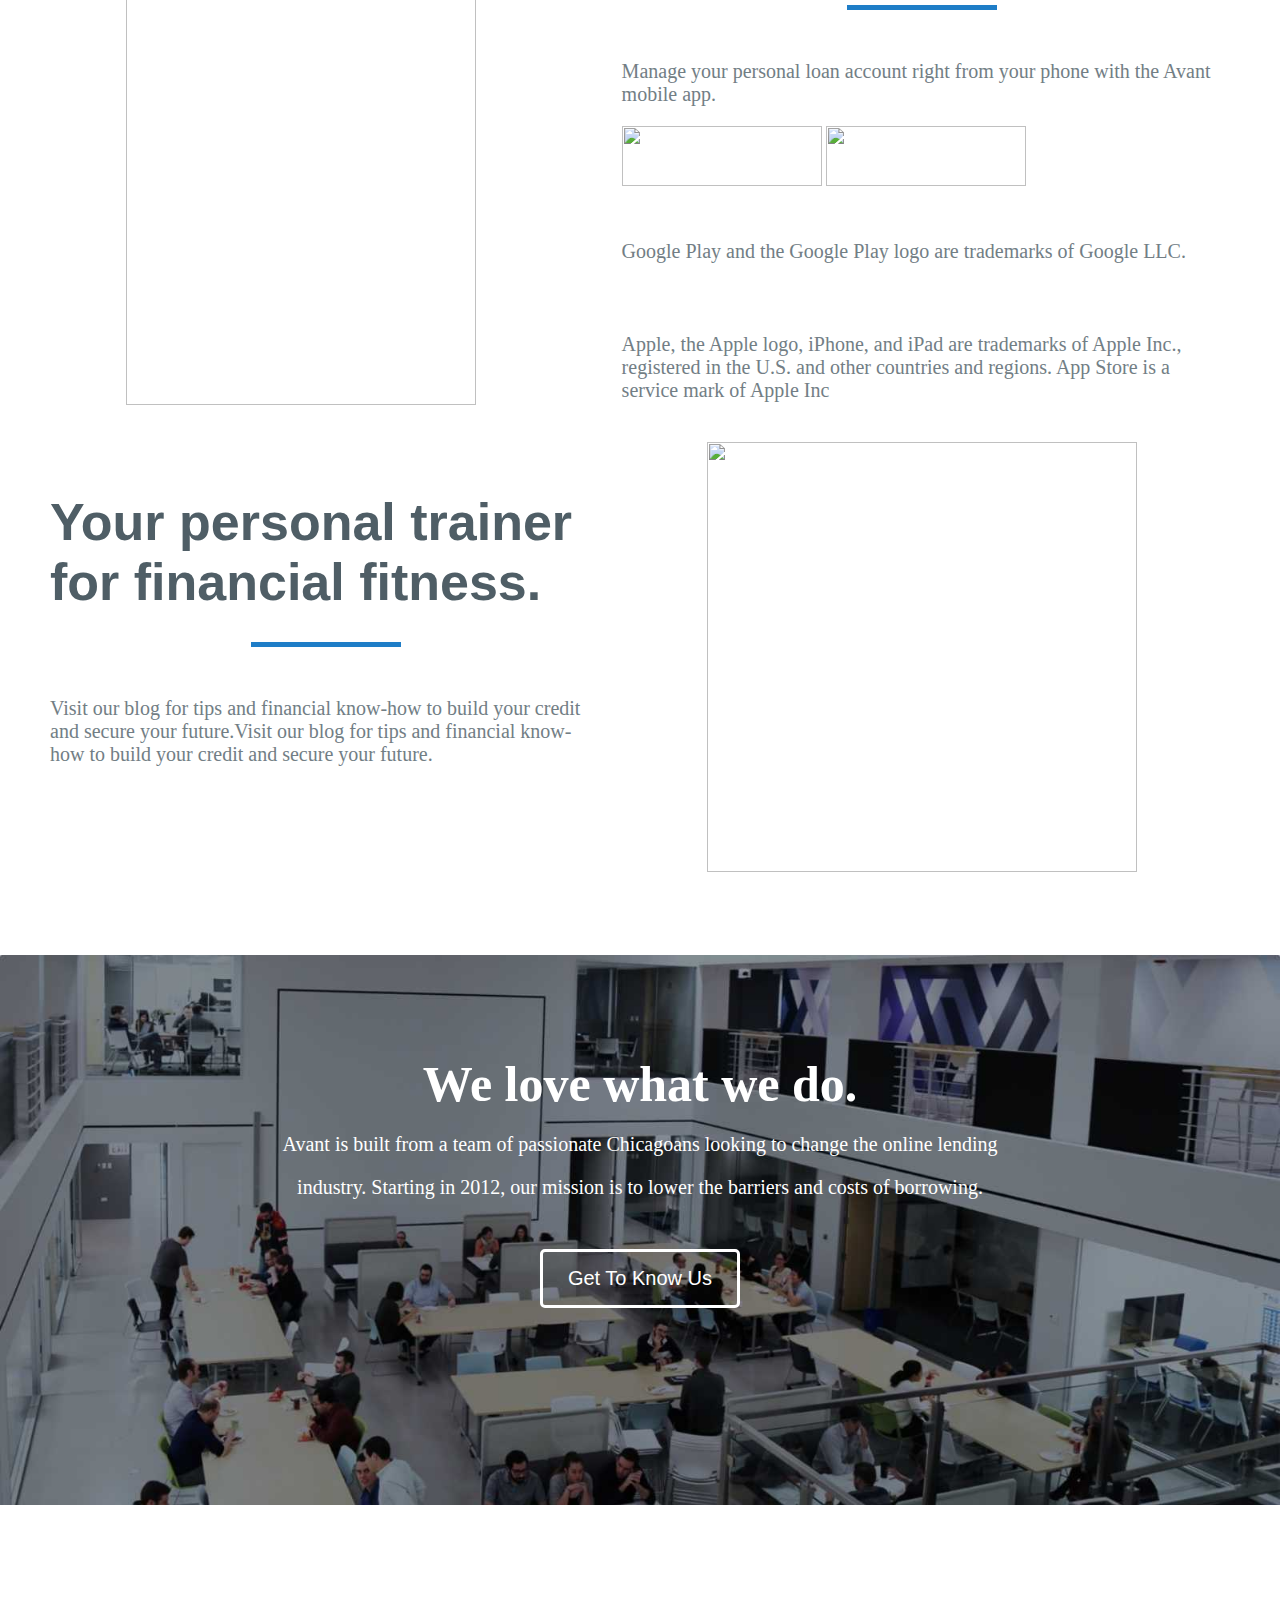
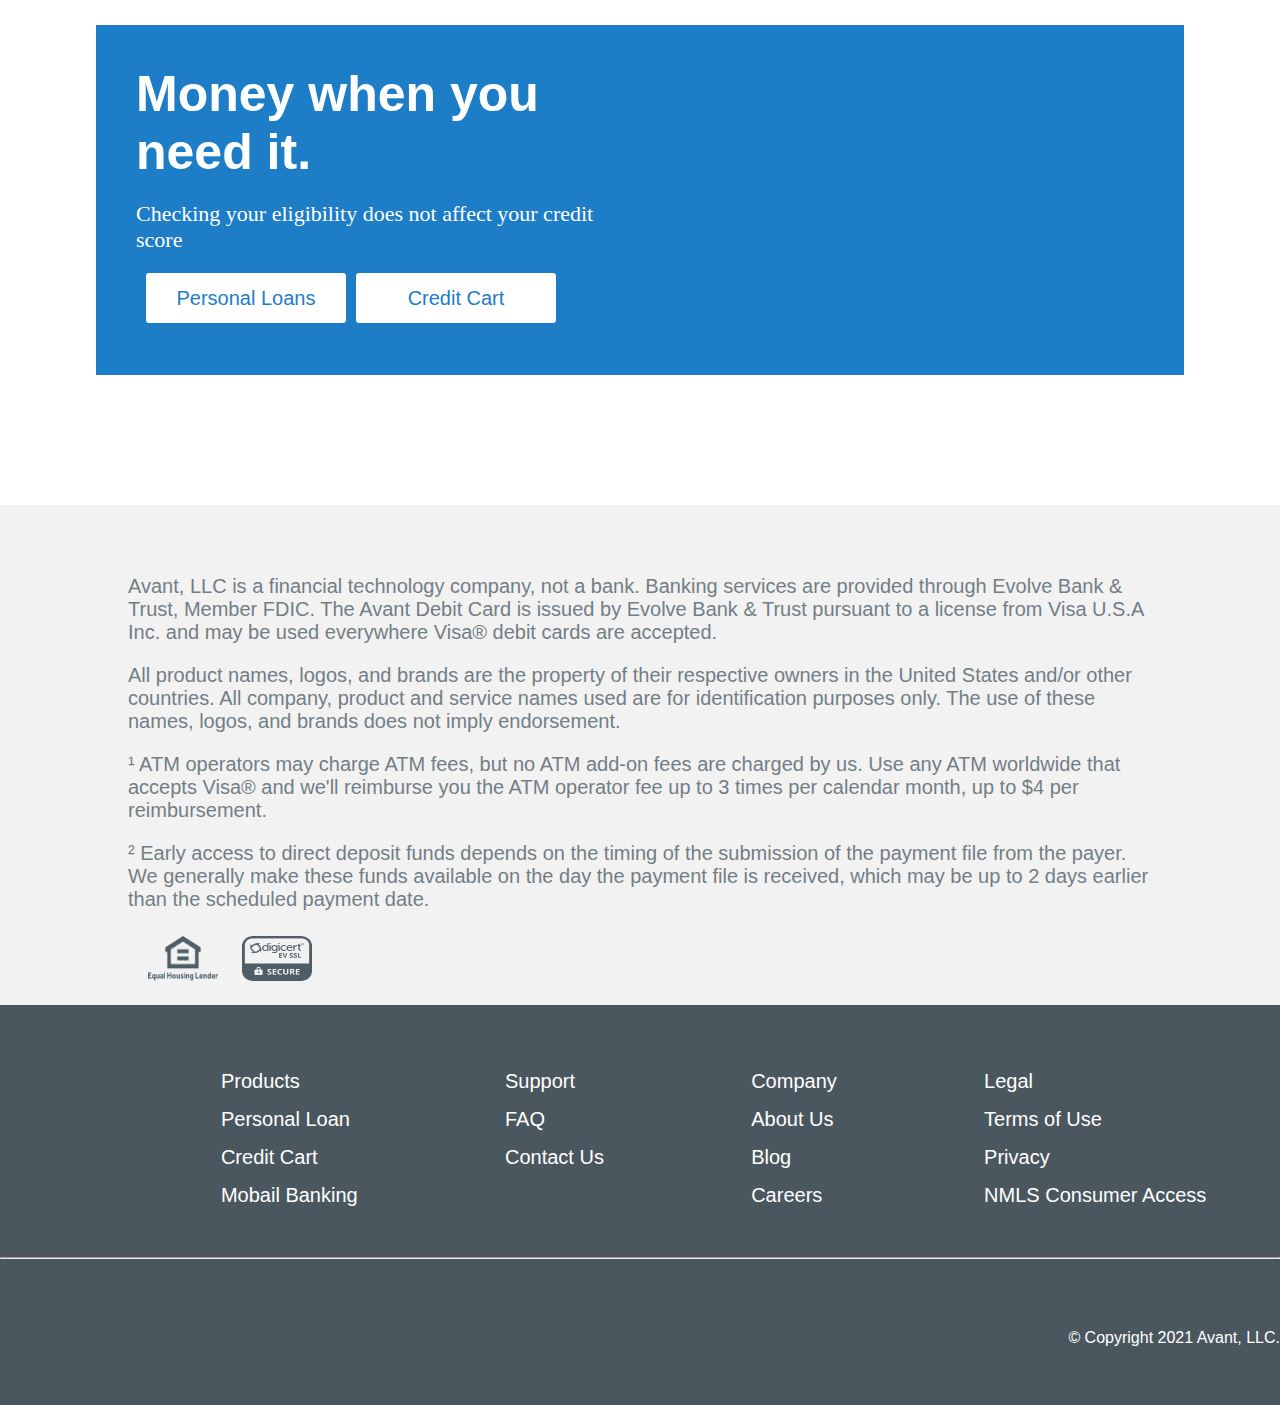
==== commit b7a936cb: "Merge pull request #3 from Amram1997/feature/home" ====
--- a/index.html
+++ b/index.html
@@ -287,7 +287,63 @@
           
         </div>
     </section>
-      
+      <section class="section-9">
+        <div class="section9-div">
+           <p>Avant, LLC is a financial technology company, not a bank. Banking services are provided 
+            through Evolve Bank & Trust, Member FDIC. The Avant Debit 
+            Card is issued by Evolve Bank & Trust pursuant to a license from Visa U.S.A Inc.
+             and may be used everywhere Visa® debit cards are accepted.</p>
+             <p>All product names, logos, and brands are the property of their respective owners
+                in the United States and/or other countries. All company, product and service names 
+                used are for identification purposes only. 
+               The use of these names, logos, and brands does not imply endorsement.</p>
+               <p>¹ ATM operators may charge ATM fees, but no ATM add-on fees are charged by us. Use any ATM 
+                 worldwide that accepts Visa® and we'll reimburse you the ATM 
+                 operator fee up to 3 times per calendar month, up to $4 per reimbursement.</p>
+                 <p>² Early access to direct deposit funds depends on the timing of the submission of
+                    the payment file from the payer. We generally make these funds available on the day the payment file is received,
+                    which may be up to 2 days earlier than the scheduled payment date.</p>
+                    <img src="./images/equal.png" alt="" srcset="" width="70" height="45">
+                    <img src="./images//secure.png" alt="" srcset="" width="70" height="45">
+        </div>
+      </section>
+      <footer>
+        <div>
+           <ul>
+            <li><img src="https://images.ctfassets.net/vrxttq978is8/5pRW01xcXHl6tCCJx5kwBD/3c9a9feaf7ec42181318a6967d023820/logo-avant-footer-icon.svg" alt="" srcset=""></li>
+          </ul>
+          <ul>
+            <li>Products</li>
+            <li>Personal Loan</li>
+            <li>Credit Cart</li>
+            <li>Mobail Banking</li>
+          </ul>
+          <ul>
+            <li>Support</li>
+            <li>FAQ</li>
+            <li>Contact Us</li>
+          </ul>
+          <ul>
+            <li>Company</li>
+            <li>About Us</li>
+            <li>Blog</li>
+            <li>Careers</li>
+          </ul>
+          <ul>
+            <li>Legal</li>
+            <li>Terms of Use</li>
+            <li>Privacy</li>
+            <li>NMLS Consumer Access</li>
+          </ul>
+        </div>
+       <hr align="center">
+        <div class="footer-div">
+          <img src="https://images.ctfassets.net/vrxttq978is8/4Sfl1P4TfaI2zFBazqvOLG/d4d4d18457d348c881461cee50516f9d/download.svg" alt="" srcset="">
+          <img src="https://images.ctfassets.net/vrxttq978is8/3KhrfW2OBWdrztlrMFXL2q/4b16e7b08067d147b6b167637e411a12/download__2_.svg" alt="" srcset="">
+          <img src="https://images.ctfassets.net/vrxttq978is8/4UkFqnYvLLRdORI7QgDKfb/81a889262972bfd0152ef3c4d2b6fdfe/download__1_.svg" alt="">
+        </div>
+        <p>© Copyright 2021 Avant, LLC.</p>
+      </footer>
      
 
     <script src="./js/home.js" defer></script>
--- a/css/home.css
+++ b/css/home.css
@@ -402,3 +402,76 @@
   height: 550px;
 }
 /* end of section 8 */
+
+/* start section 9 */
+.section-9 {
+  width: 100%;
+  height: 500px;
+  background-color: #f2f2f2;
+}
+
+.section9-div {
+  width: 80%;
+  height: 80%;
+  padding: 50px;
+  margin: auto;
+}
+.section9-div p {
+  font-size: 20px;
+  padding-top: 20px;
+  color: #727e85;
+  font-family: sans-serif;
+}
+
+.section9-div img {
+  padding-top: 25px;
+  padding-left: 20px;
+}
+/* end of section 9 */
+
+/* footer */
+footer div {
+  display: flex;
+  justify-content: space-around;
+}
+
+footer div ul {
+  list-style: none;
+  font-size: 20px;
+  font-family: sans-serif;
+  padding-top: 50px;
+  color: #fff;
+}
+
+footer {
+  background-color: #4a575f;
+  width: 100%;
+  height: 400px;
+}
+
+footer div ul li {
+  padding-top: 15px;
+}
+
+footer hr {
+  margin-top: 50px;
+}
+
+.footer-div {
+  width: 100%;
+  display: flex;
+  justify-content: flex-start;
+  position: relative;
+}
+.footer-div img {
+  padding-right: 80px;
+  padding-top: 70px;
+}
+footer p {
+  color: #fff;
+  font-family: sans-serif;
+  position: absolute;
+  right: 0;
+}
+
+/* end of footer */
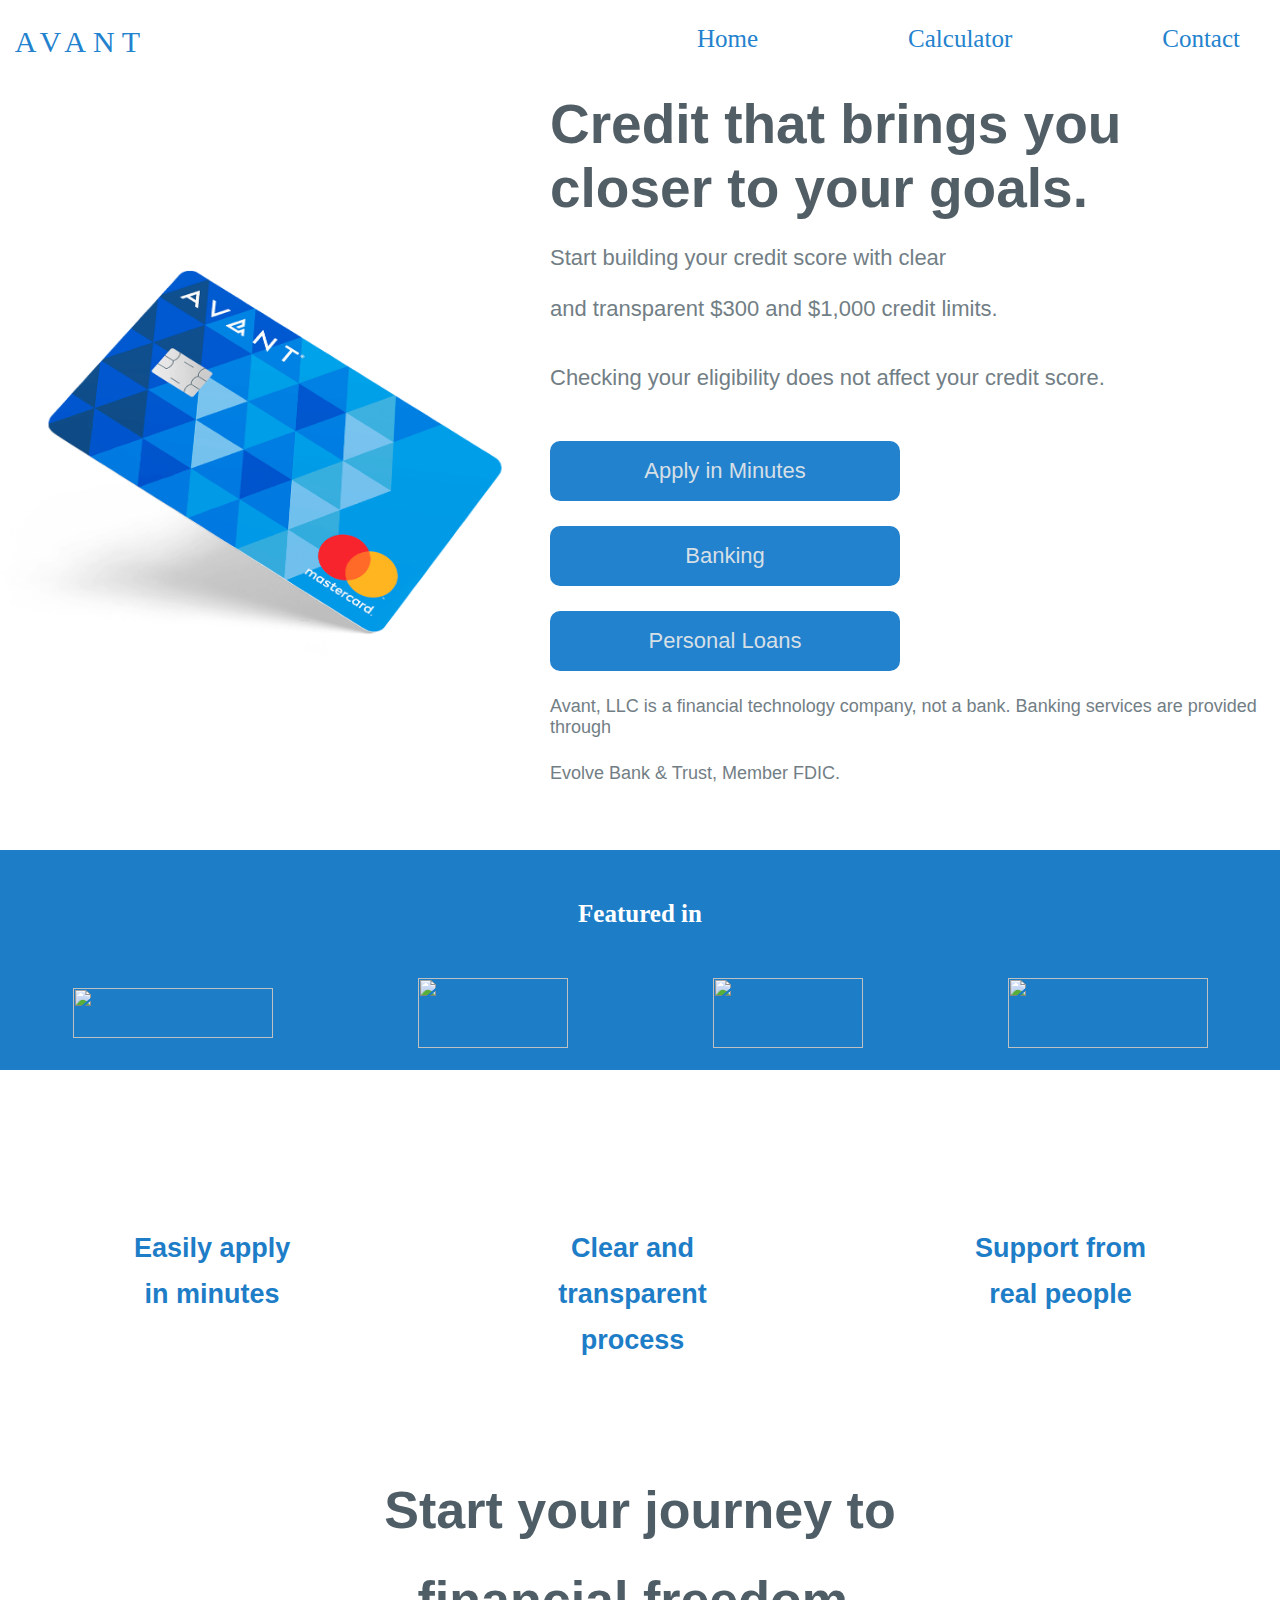
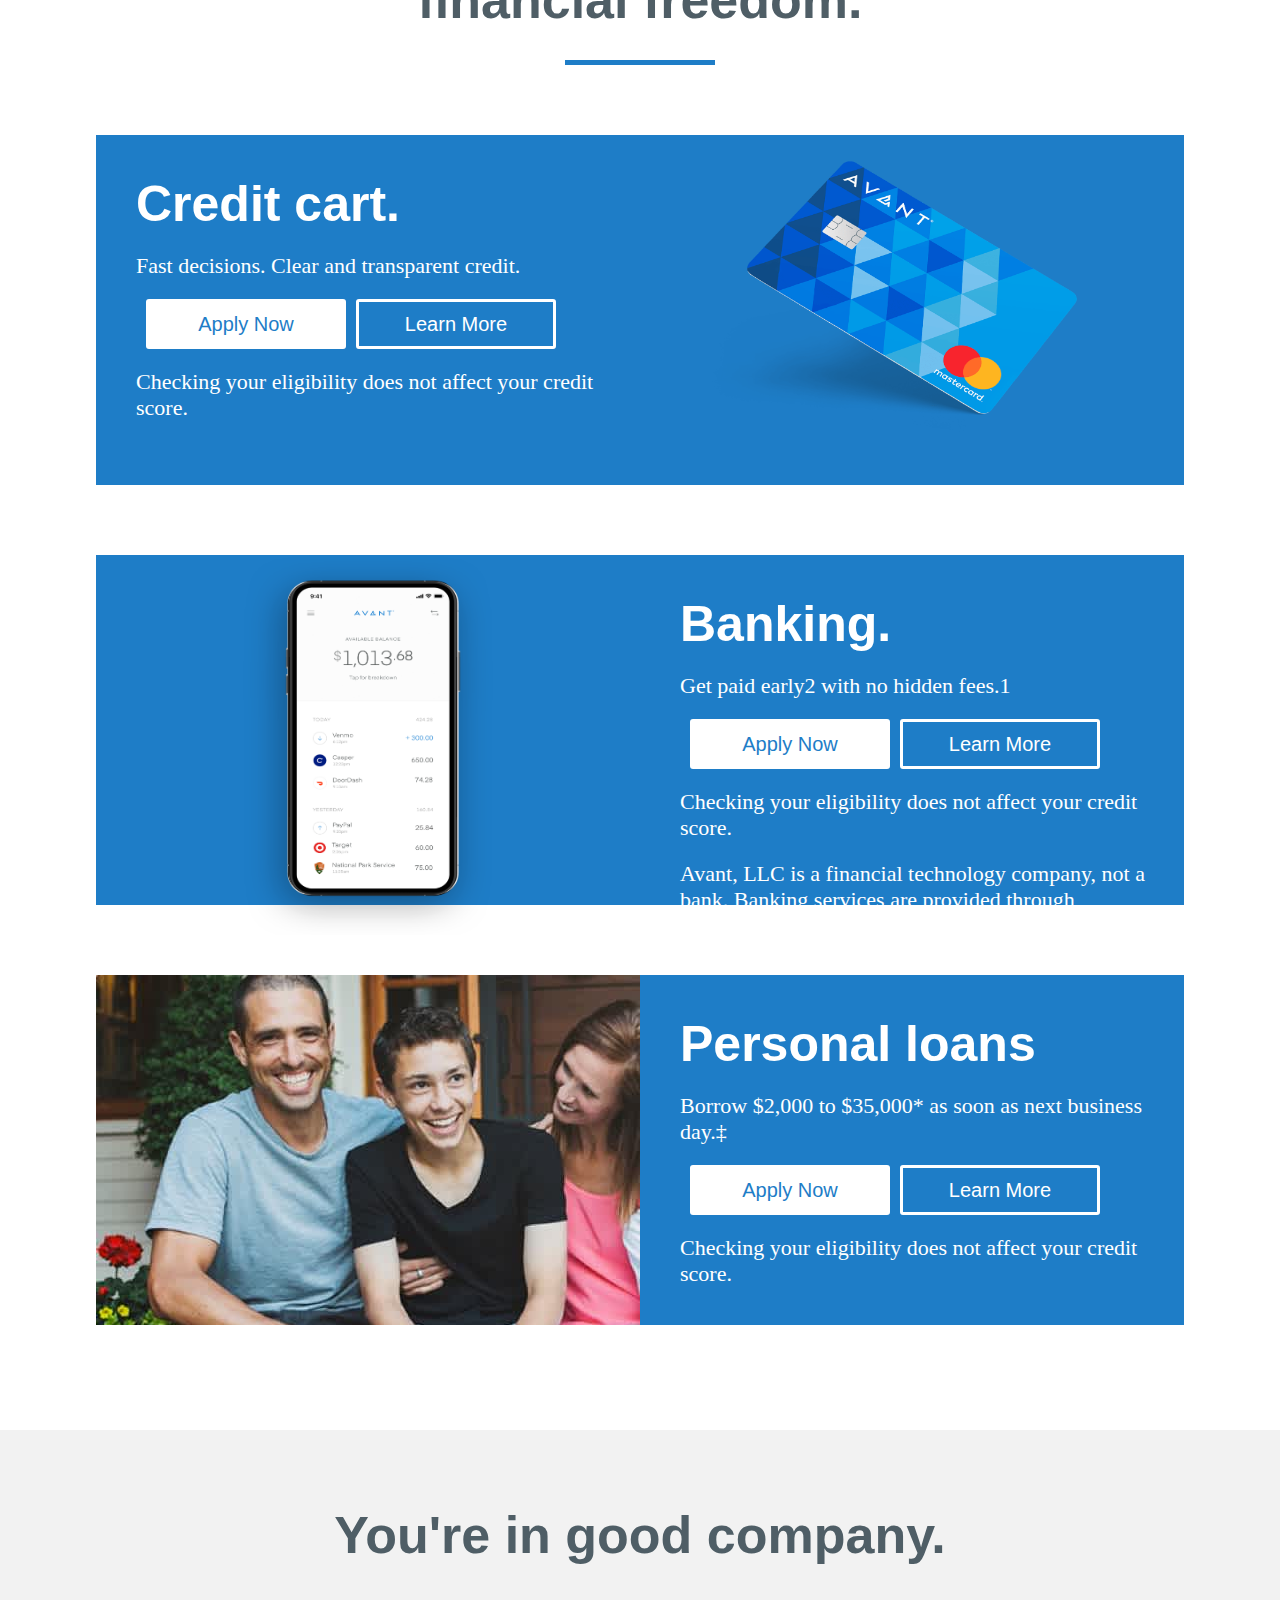
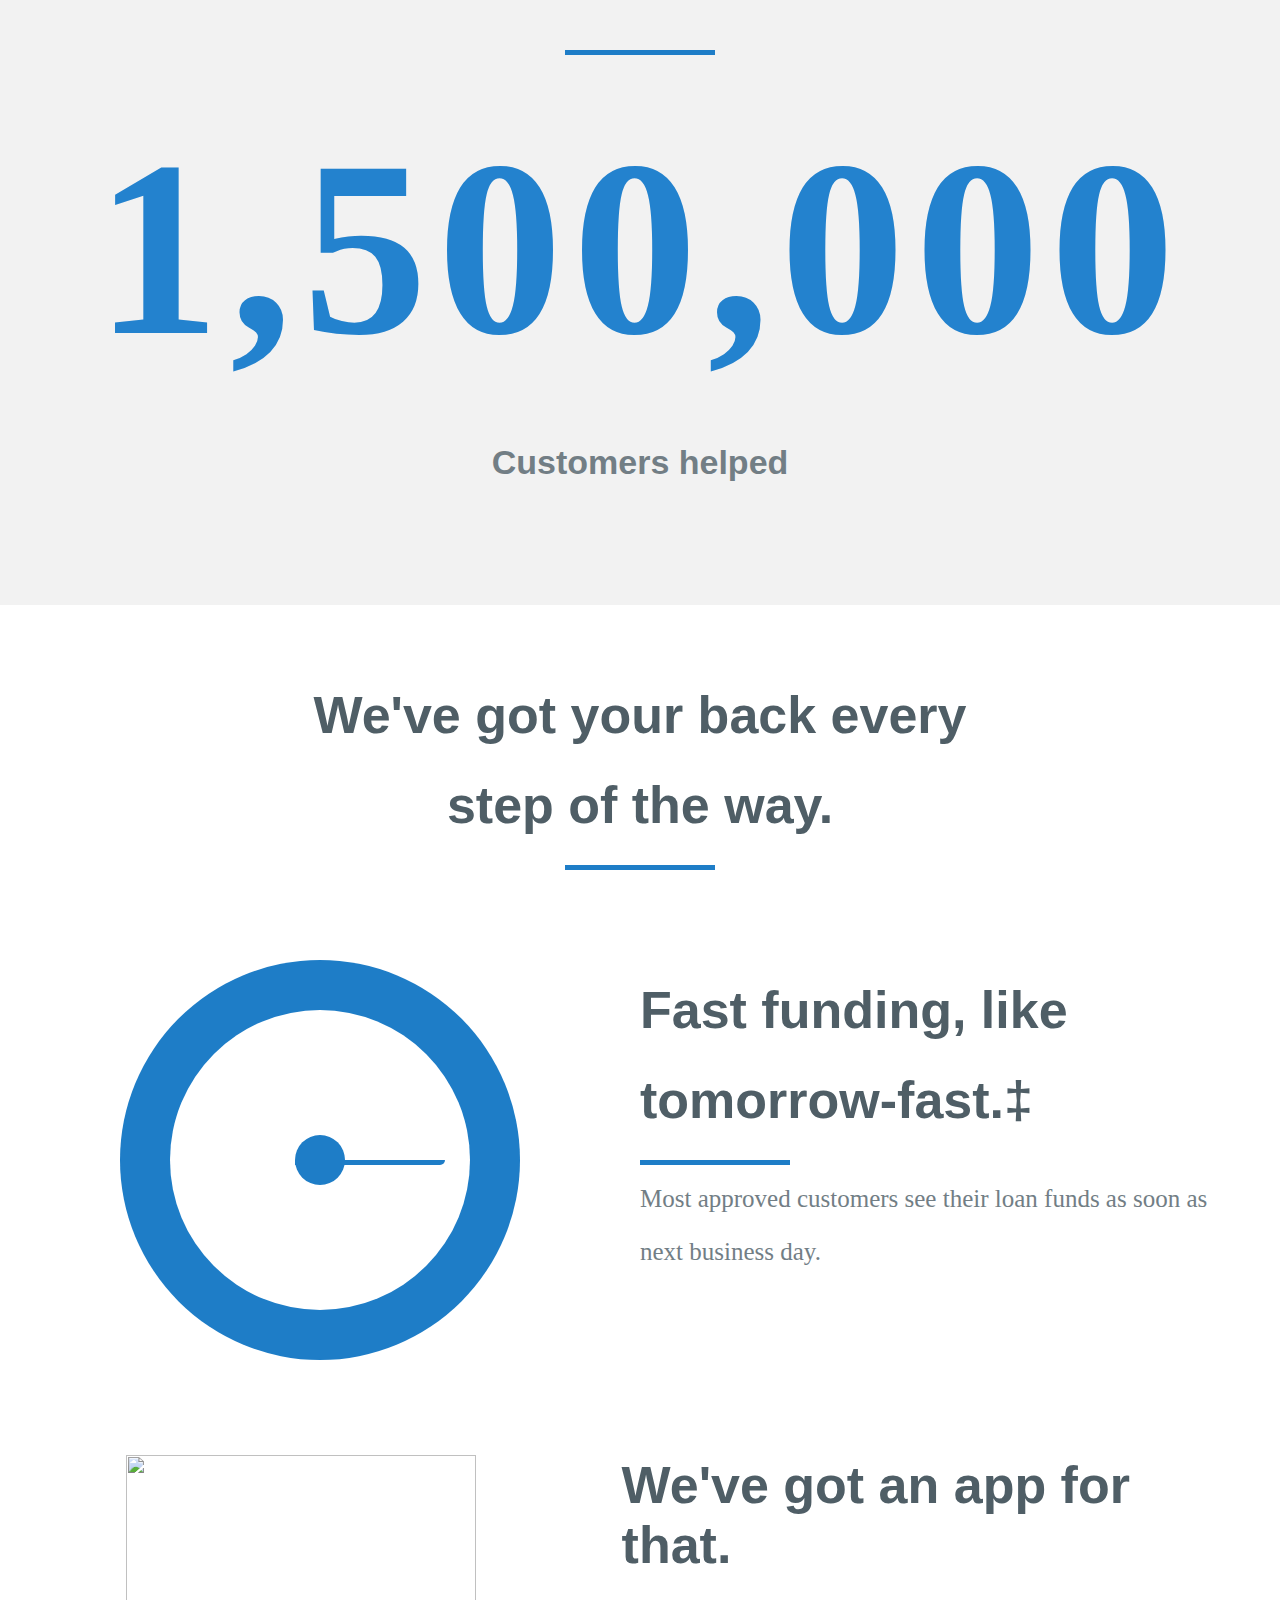
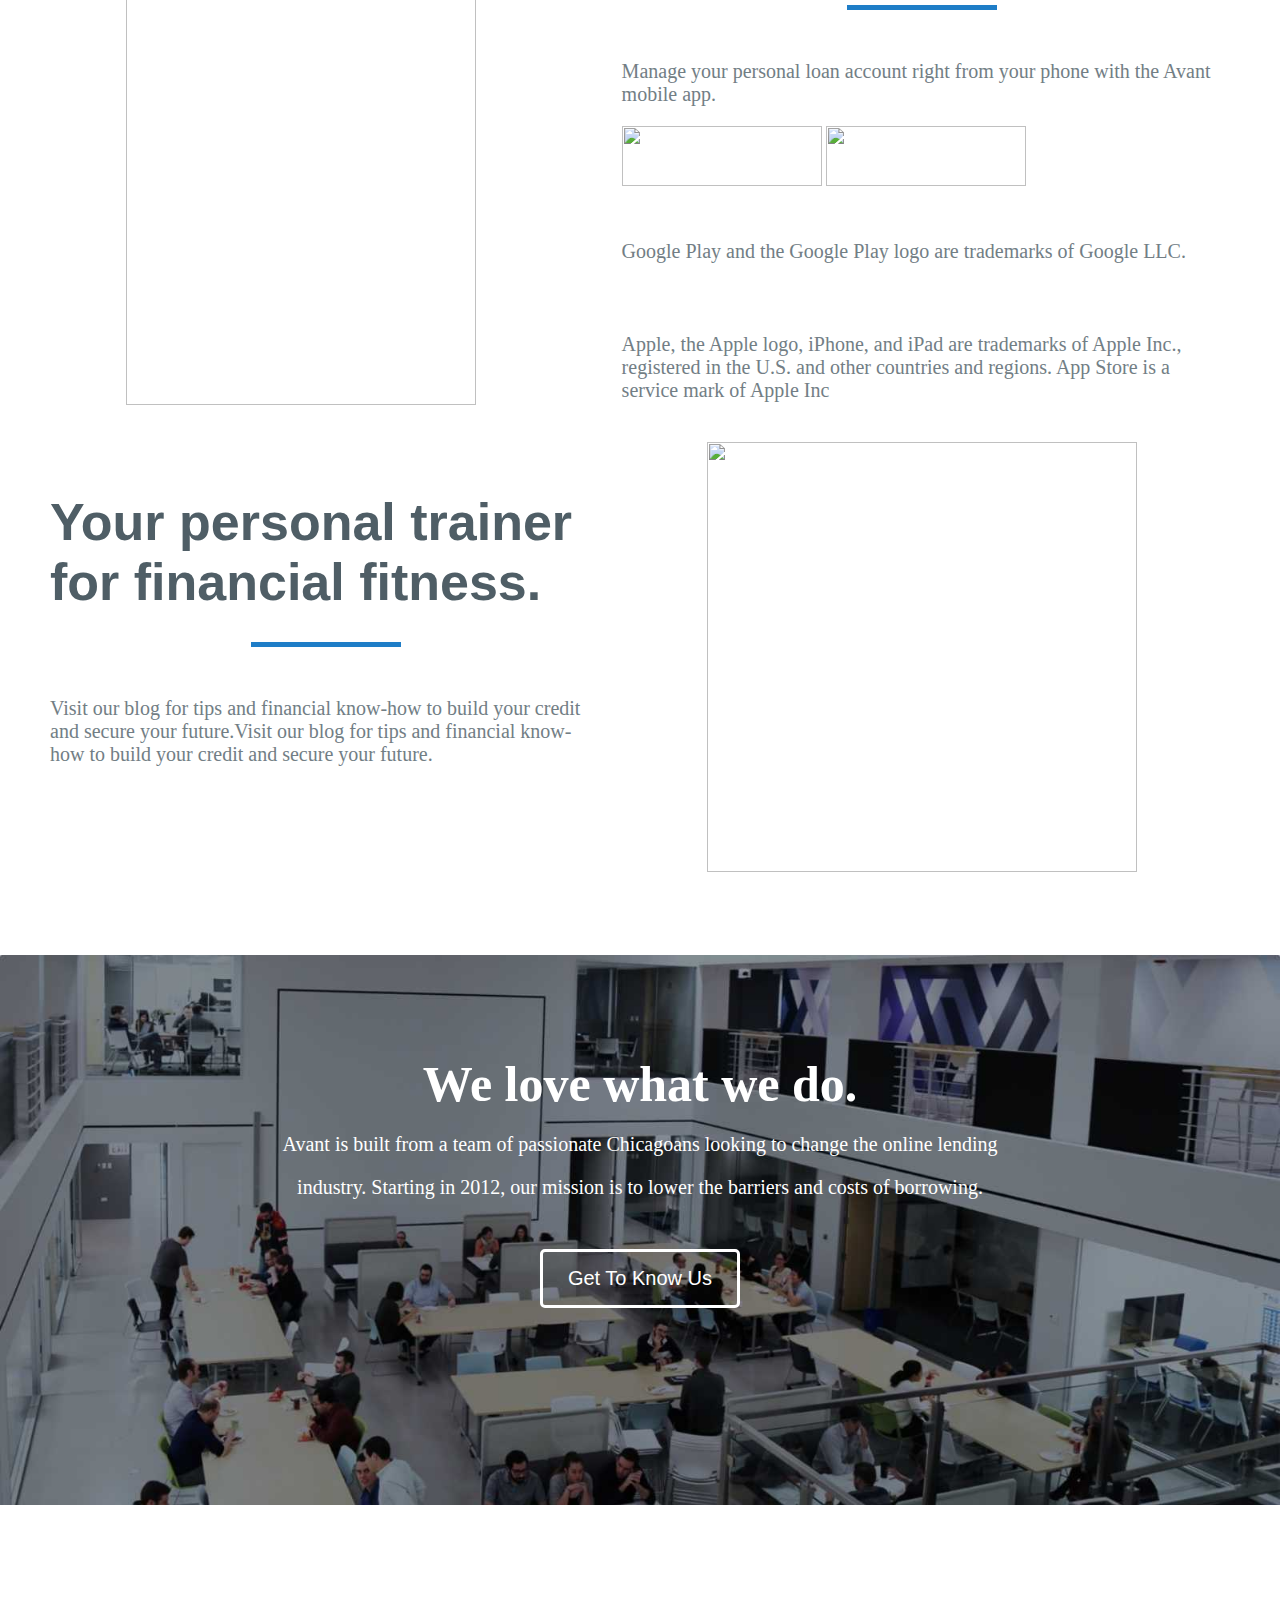
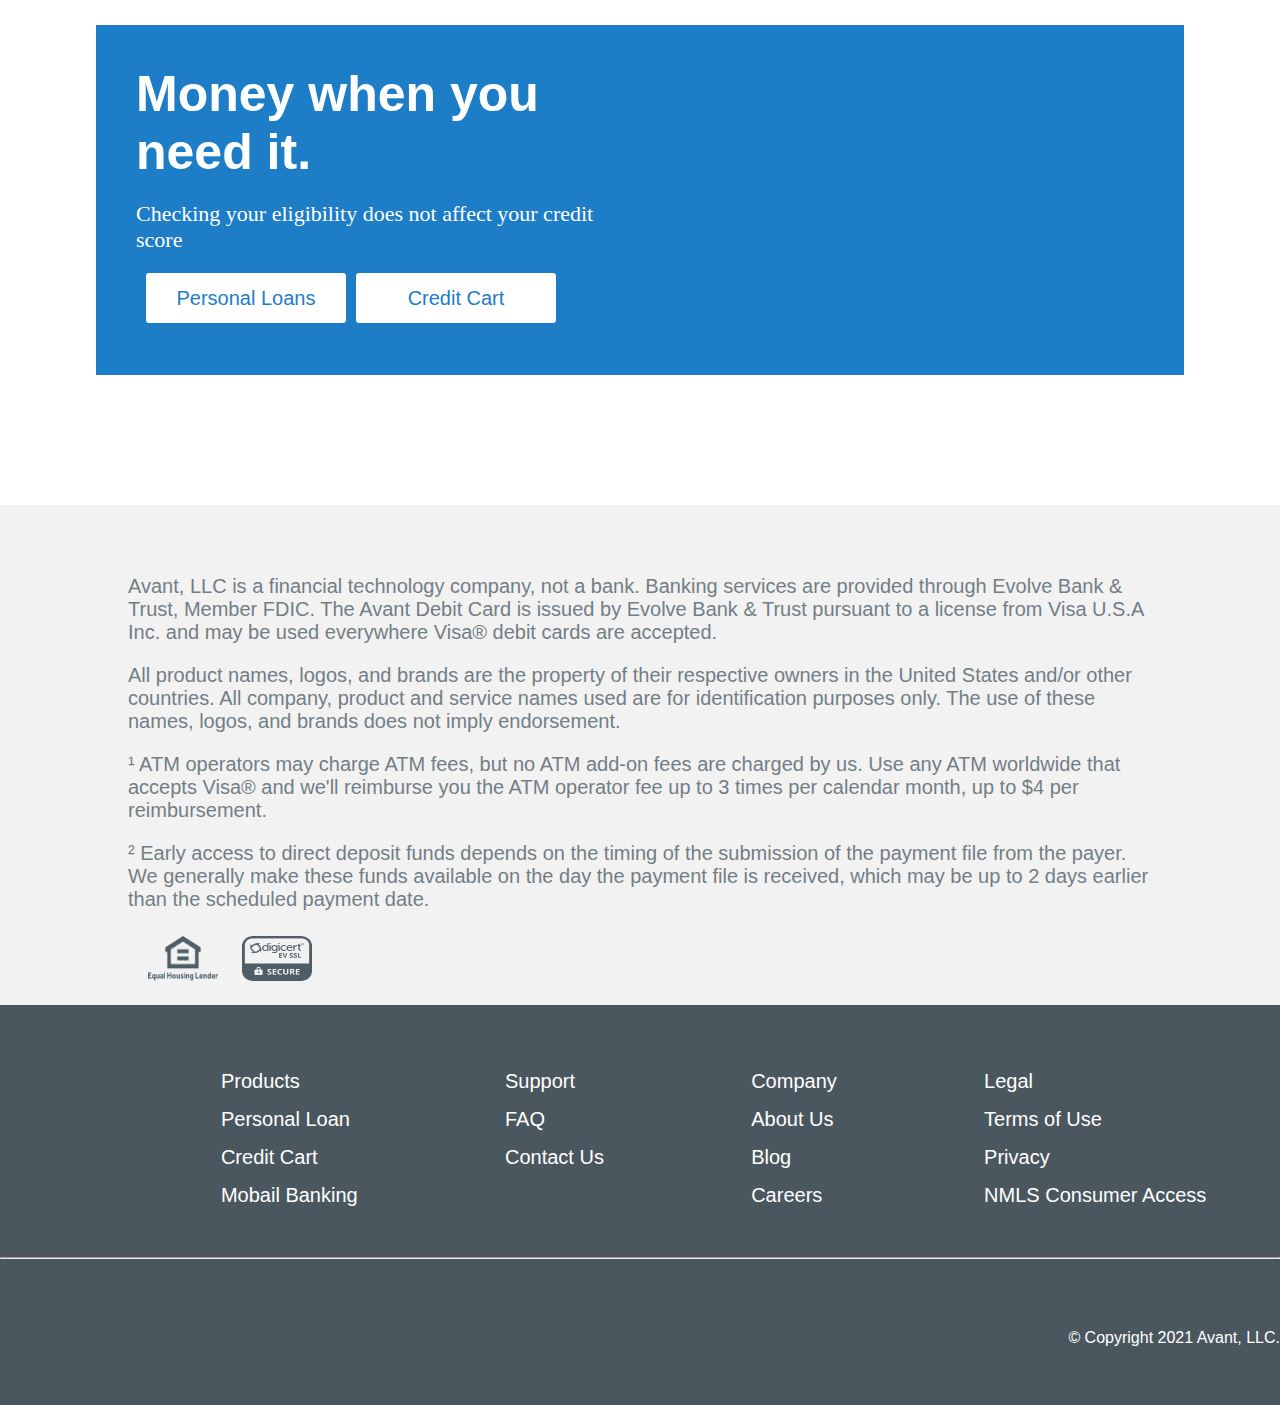
==== commit 28bca04b: "feat animation clock" ====
--- a/index.html
+++ b/index.html
@@ -195,13 +195,14 @@
       <div class="line1"></div>
       <div class="section-5-div1">
         <div class="section5-div-left">
-          <img
-            src="https://images.ctfassets.net/vrxttq978is8/1N48Qkkq93Hr1X23JkBOhd/17f280cd289bdfc79cbc97d6517b5351/clock-icon.svg"
-            alt=""
-            srcset=""
-            width="400"
-            height="400"
-          />
+          <div class="clock-border">
+            <div class="clock-back">
+              <div class="clock-center">
+                <div class="clock-secund"></div>
+                <div class="clock-minute"></div>
+              </div>
+            </div>
+          </div>
         </div>
         <div class="section5-div-right">
           <h3 class="section3-p">Fast funding, like</h3>
--- a/css/home.css
+++ b/css/home.css
@@ -475,3 +475,52 @@
 }
 
 /* end of footer */
+
+/* animacion clock */
+@keyframes clock {
+  0% {
+    transform: rotate(0deg);
+  }
+  100% {
+    transform: rotate(360deg);
+  }
+}
+
+.clock-border {
+  width: 400px;
+  height: 400px;
+  background-color: #1e7dc7;
+  margin: auto;
+  position: relative;
+  border-radius: 50%;
+}
+.clock-back {
+  width: 300px;
+  height: 300px;
+  background-color: #fff;
+  position: absolute;
+  top: 50px;
+  left: 50px;
+  border-radius: 50%;
+}
+
+.clock-center {
+  width: 50px;
+  height: 50px;
+  background-color: #1e7dc7;
+  margin: auto;
+  margin-top: 125px;
+  position: relative;
+  border-radius: 50%;
+  animation: clock 60s infinite steps(3600);
+}
+
+.clock-secund {
+  width: 150px;
+  height: 5px;
+  background-color: #1e7dc7;
+  position: absolute;
+  border-bottom-right-radius: 10px;
+  margin: auto;
+  margin-top: 25px;
+}
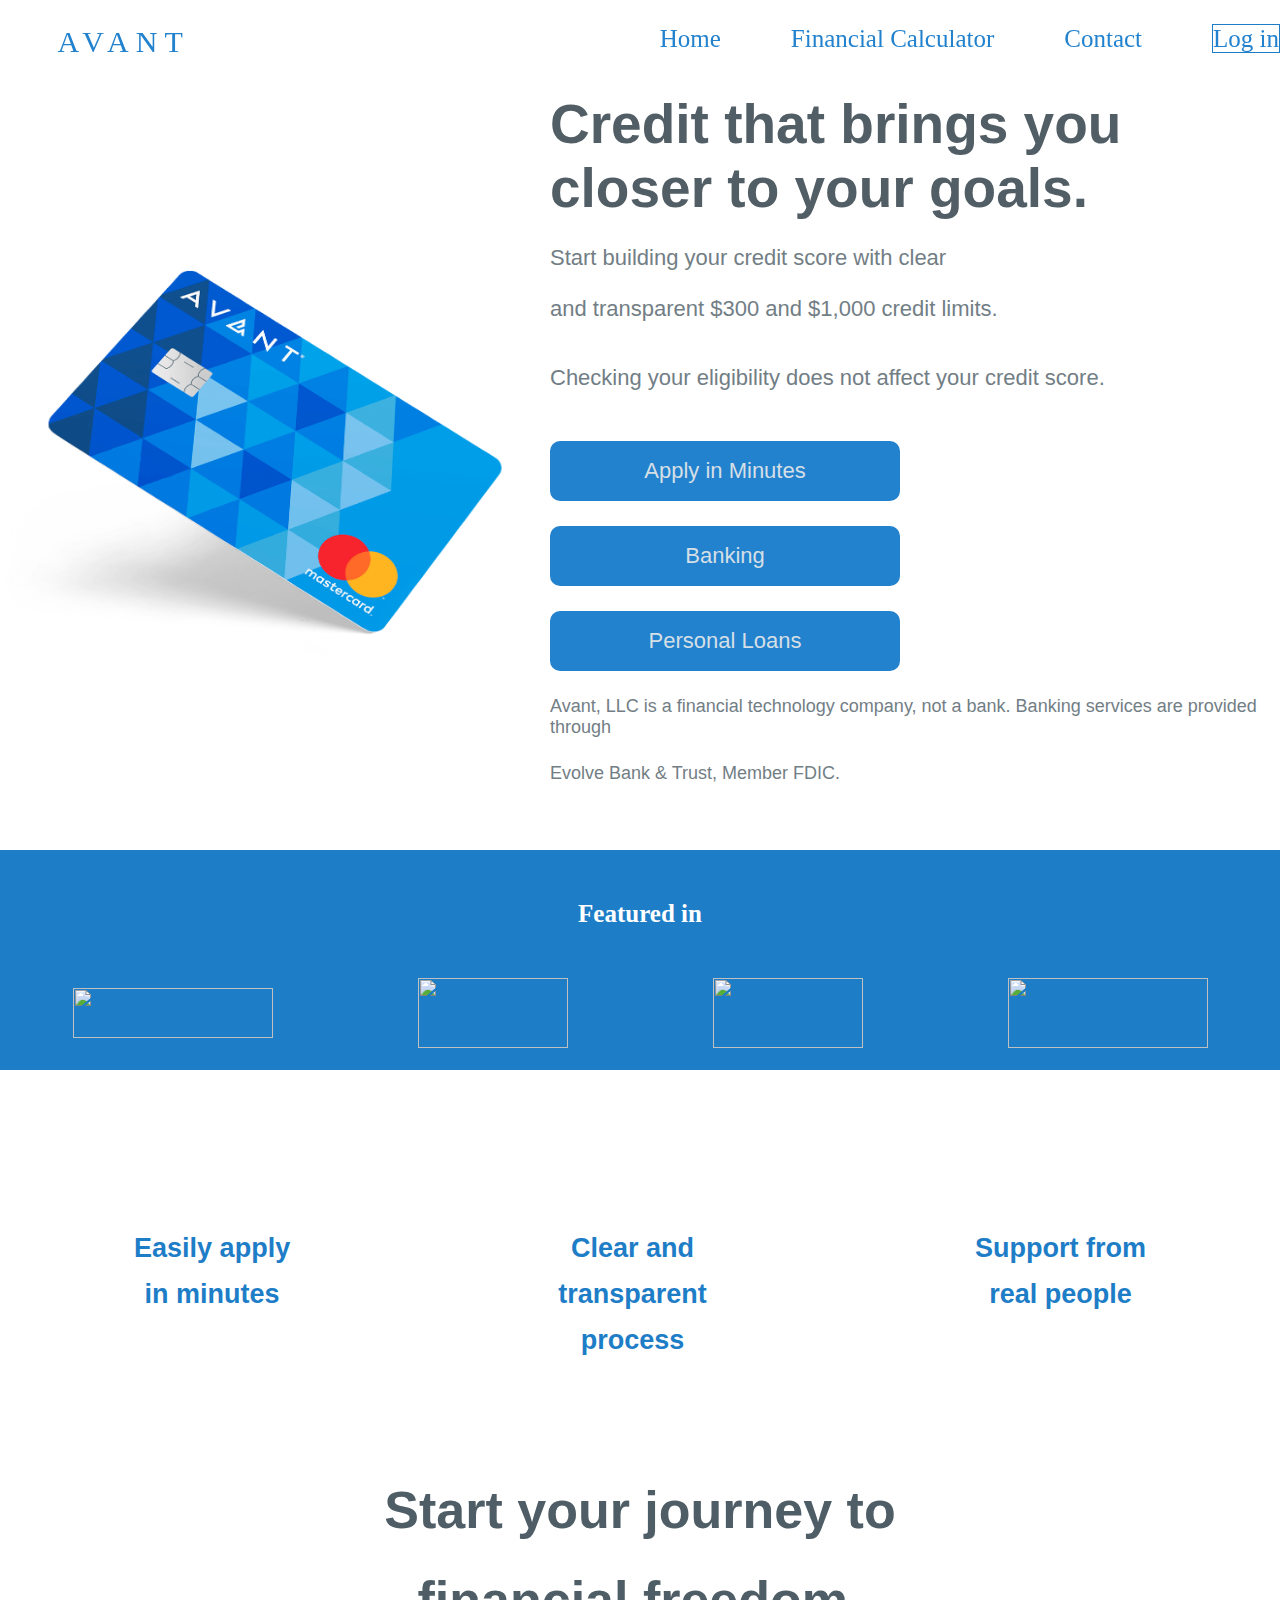
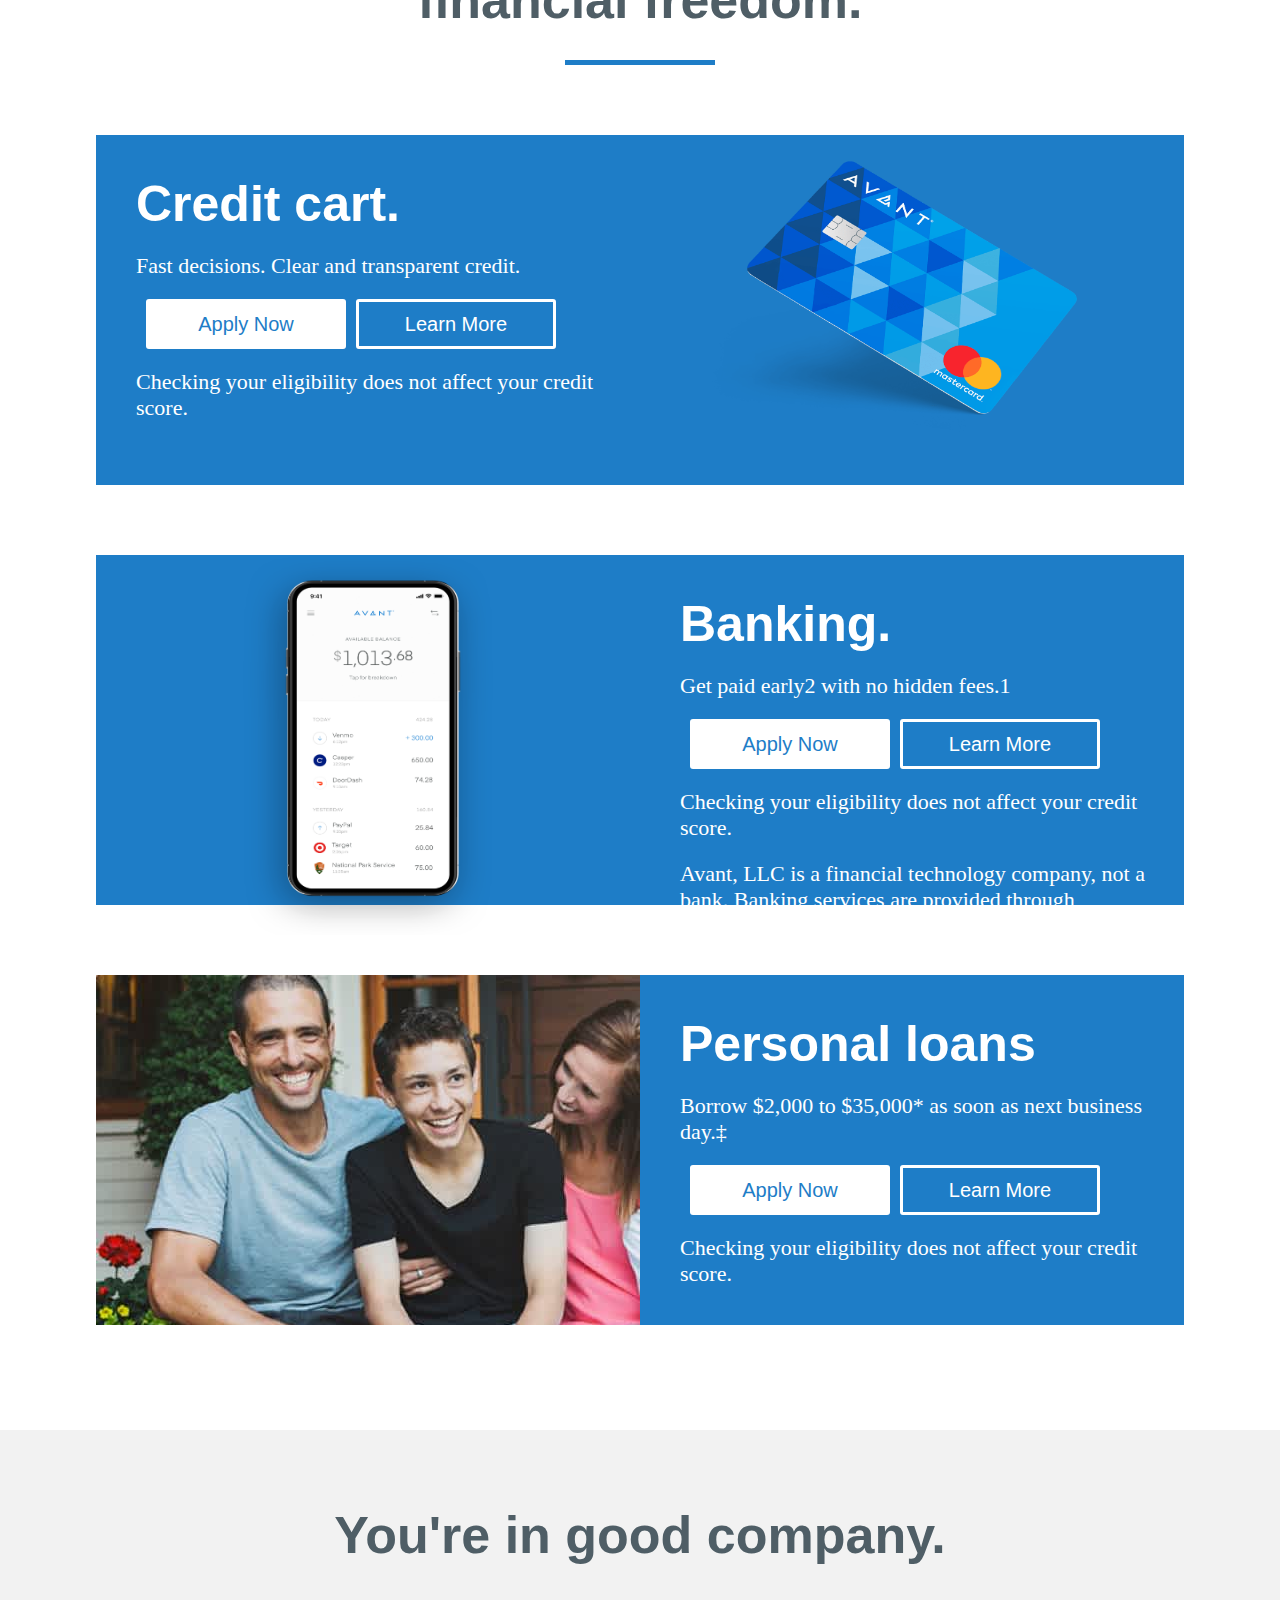
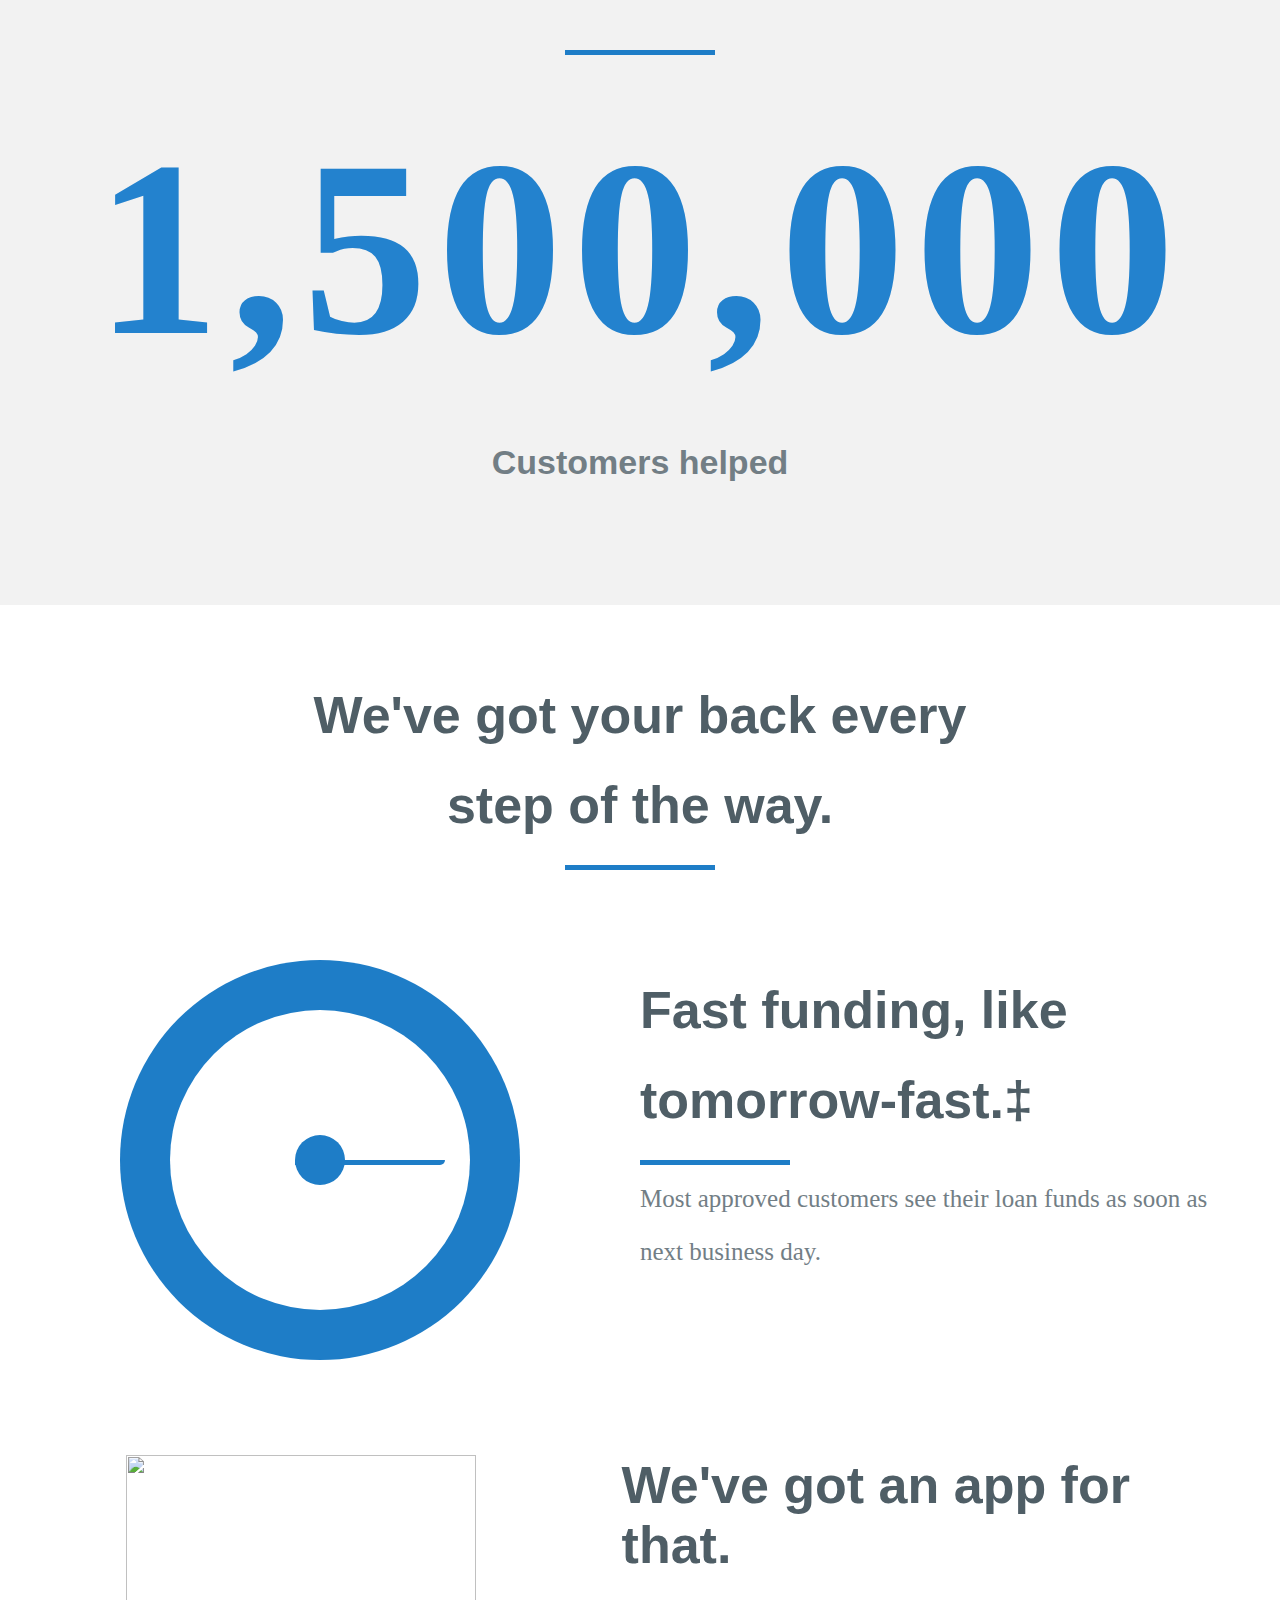
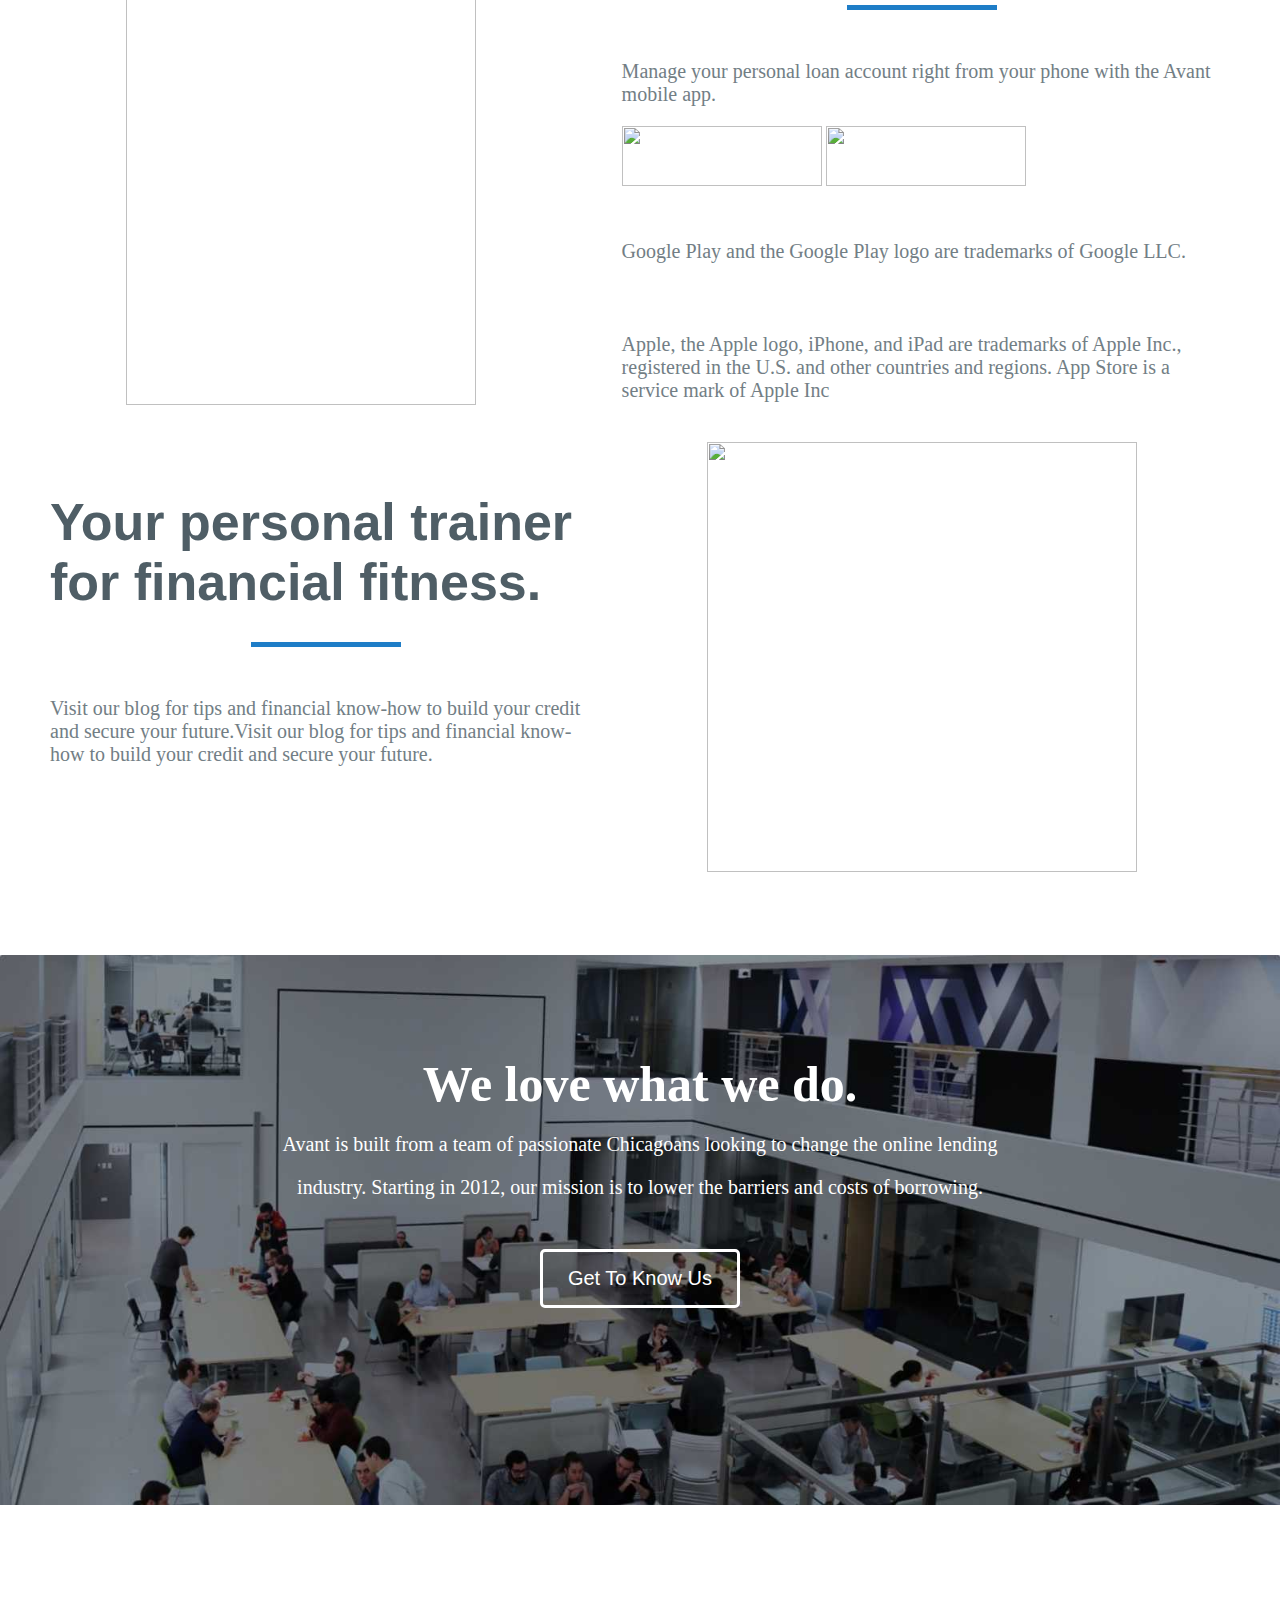
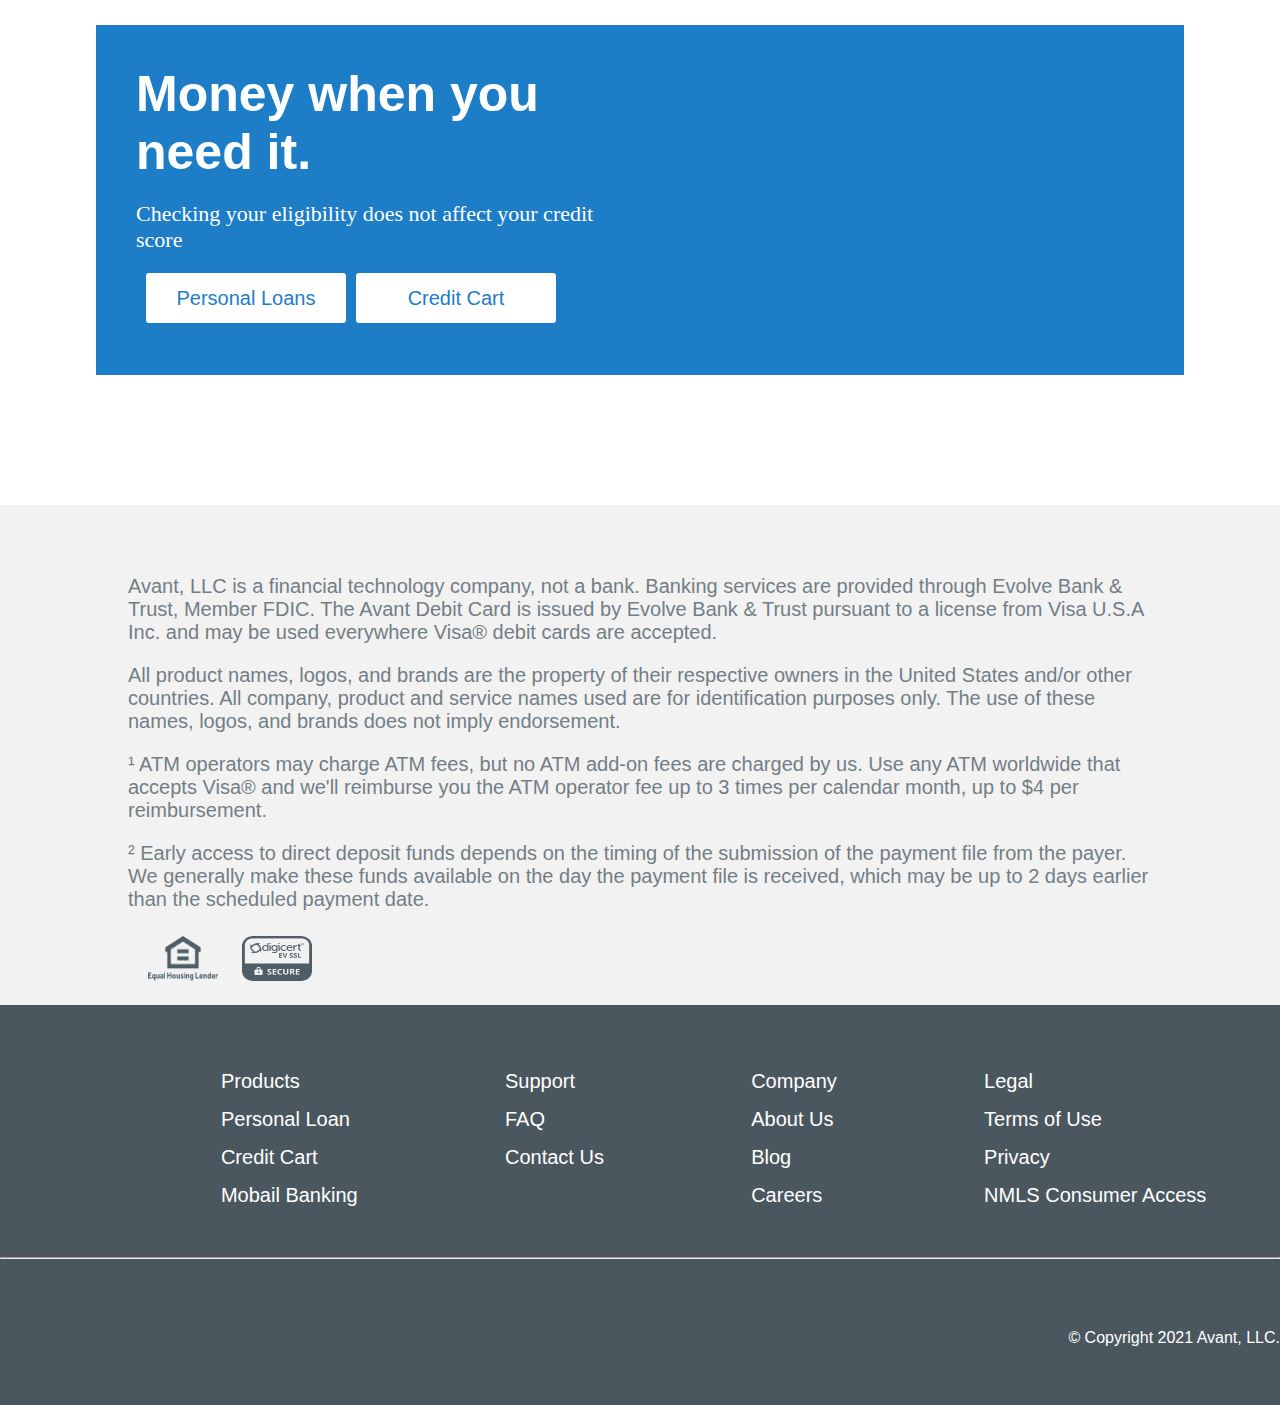
==== commit 3a606a04: "Merge https://github.com/Amram1997/avant-js-project into contact" ====
--- a/index.html
+++ b/index.html
@@ -6,6 +6,7 @@
     <meta name="viewport" content="width=device-width, initial-scale=1.0" />
     <link rel="stylesheet" href="./css/home.css" />
     <title>Avant</title>
+    <link rel="icon" href="../images/avant_logo.jpg">
   </head>
   <body>
     <section class="section-1">
@@ -13,8 +14,9 @@
         <a href="./index.html" class="logo-avant">AVANT</a>
         <ul>
           <li><a href="">Home</a></li>
-          <li><a href="">Calculator</a></li>
+          <li><a href="./pages/calculator.html">Financial Calculator</a></li>
           <li><a href="">Contact</a></li>
+          <li><a href="" class="log-in">Log in</a></li>
         </ul>
       </nav>
       <div class="section1-div">
@@ -37,7 +39,7 @@
           <br />
           <p>Checking your eligibility does not affect your credit score.</p>
           <button class="div1-btn1" id="apply_minutes">
-            <a href="">Apply in Minutes</a>
+            <a href="./pages/registr.html">Apply in Minutes</a>
           </button>
           <button class="div1-btn1" id="banking"><a href="">Banking</a></button>
           <button class="div1-btn1"><a href="">Personal Loans</a></button>
@@ -345,8 +347,6 @@
         </div>
         <p>© Copyright 2021 Avant, LLC.</p>
       </footer>
-     
-
     <script src="./js/home.js" defer></script>
   </body>
 </html>
--- a/css/home.css
+++ b/css/home.css
@@ -22,11 +22,13 @@
 .nav-menu ul {
   display: flex;
   justify-content: flex-end;
-  margin-right: 40px;
-}
-
+  margin-right: 0px;
+}
+.log-in {
+  border: 1px solid #1e7dc7;
+}
 .nav-menu ul li {
-  padding-left: 150px;
+  padding-left: 70px;
   list-style: none;
   padding-top: 25px;
 }
